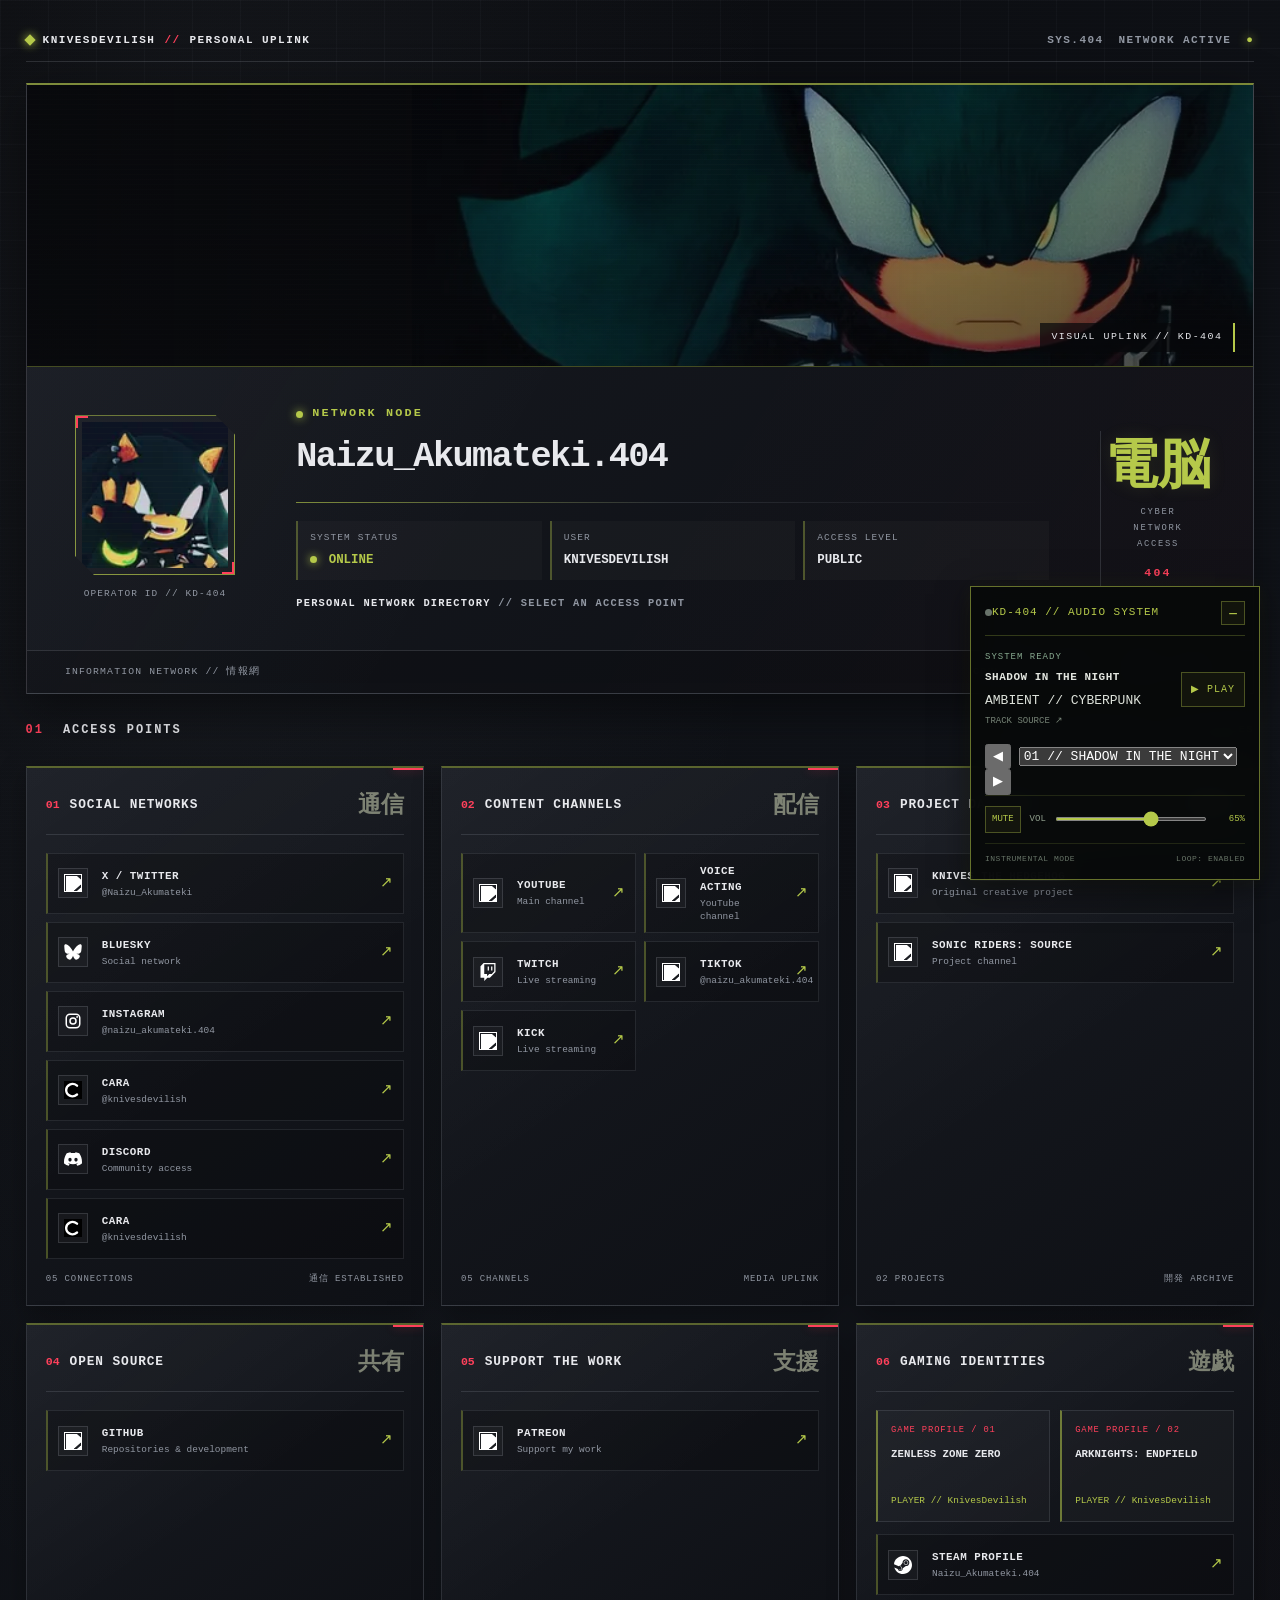
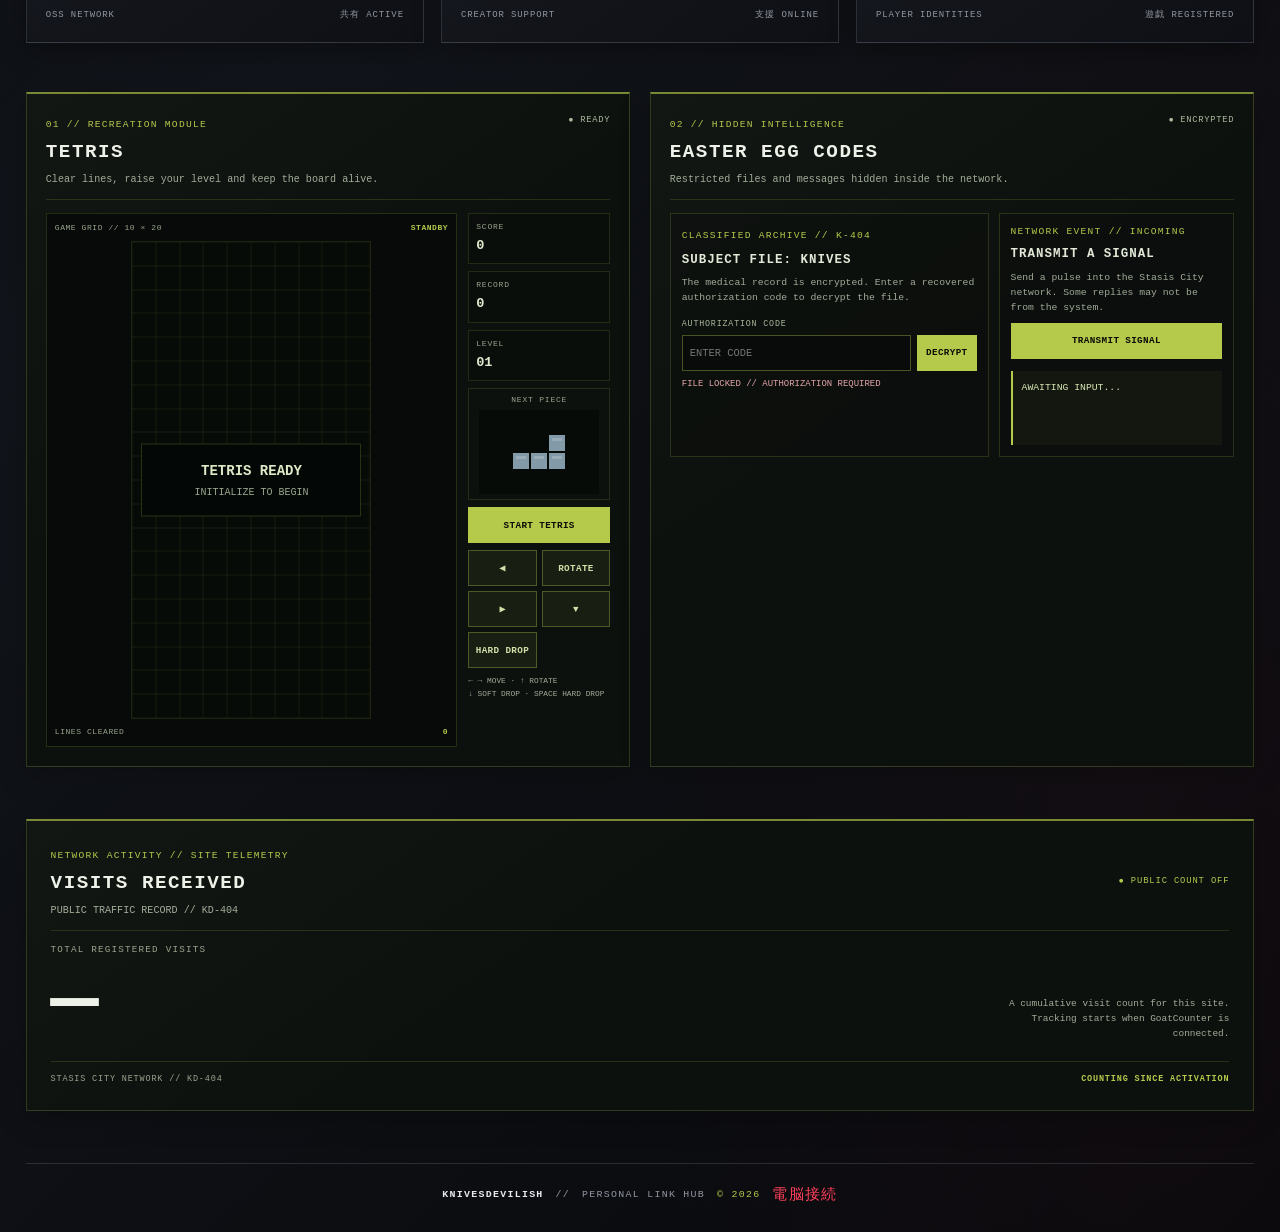
==== index.html @ 45ae3f85 "Tune banner scanner speed and irregular timing" ====
<!DOCTYPE html>
<html lang="en" class="theme-dark">

<head>
    <meta charset="UTF-8">
    <meta name="viewport" content="width=device-width, initial-scale=1">

    <title>奈依茲・悪魔的 | (Naizu Akumateki) — Official Website</title>

    <meta name="description" content="Naizu Akumateki.">
    <meta name="author" content="KnivesDevilish">
    <meta name="robots" content="index, follow, max-image-preview:large">
    <meta name="theme-color" content="#08090C">

    <link rel="canonical" href="https://knivesdevilish.github.io/">
    <link rel="preload" as="image" href="images/profile-banner-900.webp" imagesrcset="images/profile-banner-720.webp 720w, images/profile-banner-900.webp 900w" imagesizes="(max-width: 720px) 100vw, 900px" fetchpriority="high">

    <!-- OPEN GRAPH -->
    <meta property="og:locale" content="en_US">
    <meta property="og:type" content="website">
    <meta property="og:site_name" content="KnivesDevilish">
    <meta property="og:title" content="奈依茲・悪魔的 | (Naizu Akumateki) — Official Website">
    <meta property="og:description" content="Naizu Akumateki.">
    <meta property="og:url" content="https://knivesdevilish.github.io/">
    <meta property="og:image" content="https://knivesdevilish.github.io/images/og-preview.jpg?v=3">
    <meta property="og:image:secure_url" content="https://knivesdevilish.github.io/images/og-preview.jpg?v=3">
    <meta property="og:image:type" content="image/jpeg">
    <meta property="og:image:width" content="1200">
    <meta property="og:image:height" content="630">
    <meta property="og:image:alt" content="KnivesDevilish cyberpunk personal link hub preview">

    <!-- X / TWITTER CARD -->
    <meta name="twitter:card" content="summary_large_image">
    <meta name="twitter:site" content="@Naizu_Akumateki">
    <meta name="twitter:title" content="奈依茲・悪魔的 | (Naizu Akumateki) — Official Website">
    <meta name="twitter:description" content="Naizu Akumateki.">
    <meta name="twitter:image" content="https://knivesdevilish.github.io/images/og-preview.jpg?v=3">
    <meta name="twitter:image:alt" content="KnivesDevilish cyberpunk personal link hub preview">

    <!-- STRUCTURED DATA -->
    <script type="application/ld+json">
{
    "@context": "https://schema.org",
    "@graph": [
        {
            "@type": "WebSite",
            "name": "KnivesDevilish",
            "url": "https://knivesdevilish.github.io/",
            "description": "Naizu Akumateki.",
            "inLanguage": "en"
        },
        {
            "@type": "Person",
            "name": "KnivesDevilish",
            "url": "https://knivesdevilish.github.io/",
            "image": "https://knivesdevilish.github.io/images/avatar.webp",
            "sameAs": [
                "https://x.com/Naizu_Akumateki",
                "https://www.instagram.com/naizu_akumateki.404/",
                "https://www.tiktok.com/@naizu_akumateki.404",
                "https://cara.app/knivesdevilish",
                "https://bsky.app/profile/knivesdevilish.bsky.social",
                "https://www.youtube.com/@Naizu_Akumateki.404",
                "https://www.youtube.com/@Naizu_Seiy%C5%AB",
                "https://www.twitch.tv/knivesdevilish",
                "https://kick.com/knivesdevilish",
                "https://github.com/KnivesDevilish",
                "https://www.patreon.com/cw/KnivesDevilish",
                "https://steamcommunity.com/id/Naizu_Akumateki/"
            ]
        }
    ]
}
    </script>

    <link rel="icon" type="image/x-icon" href="images/favicon.ico">

    <style id="site-styles">
*,*::before,*::after{box-sizing:border-box}body,h1,h2,h3,h4,p,figure,blockquote,dl,dd{margin:0}ul,ol{list-style:none;margin:0;padding:0}html:focus-within{scroll-behavior:smooth}body{min-height:100vh;text-rendering:optimizeSpeed;-webkit-font-smoothing:antialiased;-moz-osx-font-smoothing:grayscale}img,picture{max-width:100%;display:block}input,button,textarea,select{font:inherit}@media (prefers-reduced-motion:reduce){html:focus-within{scroll-behavior:auto}*,*::before,*::after{animation-duration:0.01ms !important;animation-iteration-count:1 !important;transition-duration:0.01ms !important;scroll-behavior:auto !important}}:focus:not(:focus-visible){outline:none}:focus-visible{outline:2px solid #2457F5;outline-offset:2px}a{-webkit-touch-callout:none}:root{color-scheme:dark;--bg:#080900;--panel:#101208;--panel-hover:#181b0c;--acid:#E3F500;--acid-soft:#C9DA00;--red:#FF304F;--white:#F4F5E8;--muted:#A2A58C;--line:rgba(227,245,0,0.22)}html{min-height:100%;scroll-behavior:smooth}body{position:relative;isolation:isolate;min-height:100vh;margin:0;padding:0;background:radial-gradient(ellipse at 15% 10%,rgba(227,245,0,0.08),transparent 35%),radial-gradient(ellipse at 90% 85%,rgba(255,48,79,0.055),transparent 32%),var(--bg);color:var(--white);font-family:"Liberation Mono","Noto Sans Mono","Courier New",monospace;line-height:1.5}body::before{content:"";position:fixed;inset:0;z-index:0;pointer-events:none;background-image:linear-gradient(rgba(227,245,0,0.055) 1px,transparent 1px),linear-gradient(90deg,rgba(227,245,0,0.055) 1px,transparent 1px);background-size:48px 48px;mask-image:linear-gradient(to bottom,black,transparent 95%)}body::after{content:"";position:fixed;inset:0;z-index:0;pointer-events:none;background:repeating-linear-gradient( to bottom,transparent 0,transparent 3px,rgba(227,245,0,0.035) 4px )}.site-shell{position:relative;z-index:1;width:min(calc(100% - clamp(24px,4vw,88px)),1760px);min-height:100vh;margin:0 auto;padding:clamp(16px,2.5vw,36px) 0 20px;display:flex;flex-direction:column;gap:clamp(15px,1.7vw,25px);box-sizing:border-box}.topbar{display:flex;justify-content:space-between;align-items:center;flex-wrap:wrap;gap:12px;padding:0 0 12px;border-bottom:1px solid var(--line);color:var(--muted);font-size:0.69rem;font-weight:700;letter-spacing:0.13em}.topbar-brand{display:flex;align-items:center;gap:9px;color:var(--white)}.brand-mark{width:8px;height:8px;background:var(--acid);box-shadow:0 0 10px var(--acid);transform:rotate(45deg)}.separator{color:var(--red)}.topbar-meta{display:flex;align-items:center;gap:15px}.topbar-indicator{color:var(--acid);text-shadow:0 0 10px var(--acid)}.hero-panel{position:relative;overflow:hidden;padding:clamp(22px,3vw,46px);background:linear-gradient(115deg,rgba(227,245,0,0.055),transparent 43%),linear-gradient(300deg,rgba(255,48,79,0.035),transparent 38%),rgba(13,15,7,0.96);border:1px solid rgba(227,245,0,0.3);border-top:2px solid var(--acid);box-shadow:0 10px 45px rgba(0,0,0,0.35),inset 0 0 45px rgba(227,245,0,0.025)}.hero-panel::before{content:"404";position:absolute;right:12%;top:-55px;color:rgba(227,245,0,0.035);font-size:clamp(9rem,22vw,20rem);font-weight:900;line-height:1;pointer-events:none}.hero-grid{position:relative;z-index:1;display:grid;grid-template-columns:180px minmax(0,1fr) 115px;align-items:center;gap:clamp(22px,4vw,65px)}.avatar-column{display:flex;flex-direction:column;align-items:center;gap:12px}.avatar-frame{position:relative;width:160px;aspect-ratio:1;padding:6px;background:rgba(227,245,0,0.08);border:1px solid var(--acid);clip-path:polygon( 0 0,88% 0,100% 12%,100% 100%,12% 100%,0 88% );box-shadow:0 0 24px rgba(227,245,0,0.12)}.avatar-frame img{display:block;width:100%;height:100%;object-fit:cover;object-position:center;filter:saturate(0.88) contrast(1.06)}.avatar-scan{position:absolute;inset:6px;pointer-events:none;background:repeating-linear-gradient( to bottom,transparent 0,transparent 5px,rgba(227,245,0,0.12) 6px );opacity:0.45}.corner{position:absolute;z-index:2;width:12px;height:12px;border-color:var(--red);border-style:solid}.corner-tl{top:0;left:0;border-width:2px 0 0 2px}.corner-tr{top:0;right:0;border-width:2px 2px 0 0}.corner-bl{bottom:0;left:0;border-width:0 0 2px 2px}.corner-br{bottom:0;right:0;border-width:0 2px 2px 0}.avatar-caption{color:var(--muted);font-size:0.59rem;letter-spacing:0.12em}.hero-info{min-width:0}.network-label{display:flex;align-items:center;gap:9px;color:var(--acid);font-size:0.74rem;font-weight:800;letter-spacing:0.18em}.signal-dot{width:7px;height:7px;background:var(--acid);border-radius:50%;box-shadow:0 0 10px var(--acid);animation:signal-pulse 2.4s ease-in-out infinite}.network-name{margin-top:8px;color:var(--white);font-size:clamp(1.2rem,3vw,2.2rem);font-weight:800;letter-spacing:-0.045em;overflow-wrap:anywhere}.hero-divider{width:100%;height:1px;margin:18px 0;background:linear-gradient( 90deg,var(--acid),rgba(227,245,0,0.08),transparent )}.system-grid{display:grid;grid-template-columns:repeat(3,minmax(0,1fr));gap:8px}.system-cell{display:flex;flex-direction:column;gap:6px;min-width:0;padding:10px 12px;background:rgba(227,245,0,0.035);border-left:2px solid rgba(227,245,0,0.5)}.system-cell>span{color:var(--muted);font-size:0.59rem;letter-spacing:0.12em}.system-cell strong{color:var(--white);font-size:clamp(0.66rem,1vw,0.78rem);overflow-wrap:anywhere}.system-cell .online-text{color:var(--acid)}.status-dot{display:inline-block;width:7px;height:7px;margin-right:4px;background:var(--acid);border-radius:50%;box-shadow:0 0 9px var(--acid);animation:signal-pulse 2s ease-in-out infinite}.hero-message{margin-top:16px;color:var(--white);font-size:0.65rem;font-weight:700;letter-spacing:0.12em}.hero-message span{color:var(--muted)}.hero-aside{display:flex;flex-direction:column;align-items:center;justify-content:center;gap:12px;min-height:155px;border-left:1px solid var(--line)}.hero-kanji{color:var(--acid);font-family:"Noto Sans CJK JP","Yu Gothic",sans-serif;font-size:3.3rem;font-weight:900;line-height:1.1;text-shadow:0 0 20px rgba(227,245,0,0.25)}.hero-aside-text{color:var(--muted);font-size:0.55rem;line-height:1.8;letter-spacing:0.2em;text-align:center}.hero-number{color:var(--red);font-size:0.72rem;font-weight:900;letter-spacing:0.2em}.hero-bottom{position:relative;z-index:1;display:flex;justify-content:space-between;flex-wrap:wrap;gap:10px;margin-top:25px;padding-top:14px;border-top:1px solid var(--line);color:var(--muted);font-size:0.61rem;letter-spacing:0.12em}.hero-bottom b{color:var(--acid);margin:0 5px}.directory-heading{display:flex;justify-content:space-between;align-items:center;gap:12px;padding:5px 0;color:var(--white);font-size:0.75rem;font-weight:800;letter-spacing:0.16em}.directory-index{display:inline-block;margin-right:10px;color:var(--red)}.directory-description{color:var(--muted);font-size:0.62rem;font-weight:400}.dashboard-grid{display:grid;grid-template-columns:repeat(3,minmax(0,1fr));align-items:stretch;gap:clamp(12px,1.3vw,20px)}.dashboard-panel{position:relative;overflow:hidden;display:flex;flex-direction:column;min-width:0;min-height:245px;padding:clamp(15px,1.5vw,23px);background:linear-gradient(140deg,rgba(227,245,0,0.035),transparent 42%),rgba(15,17,8,0.96);border:1px solid rgba(227,245,0,0.2);border-top:2px solid rgba(227,245,0,0.65);box-shadow:0 8px 25px rgba(0,0,0,0.25);transition:transform 180ms ease,border-color 180ms ease,box-shadow 180ms ease}.dashboard-panel::after{content:"";position:absolute;top:0;right:0;width:30px;height:2px;background:var(--red);box-shadow:0 0 10px rgba(255,48,79,0.4)}.dashboard-panel:hover{transform:translateY(-3px);border-color:rgba(227,245,0,0.48);box-shadow:0 10px 30px rgba(0,0,0,0.4),0 0 20px rgba(227,245,0,0.055)}.panel-head{display:flex;justify-content:space-between;align-items:center;gap:10px;min-height:40px;margin-bottom:18px;padding-bottom:12px;border-bottom:1px solid var(--line)}.panel-head>div{display:flex;align-items:center;gap:10px;min-width:0}.panel-index{color:var(--red);font-size:0.72rem;font-weight:900}.panel-head h2{margin:0;color:var(--white);font-size:clamp(0.75rem,1vw,0.9rem);font-weight:800;letter-spacing:0.07em}.panel-kanji{color:var(--acid);font-family:"Noto Sans CJK JP","Yu Gothic",sans-serif;font-size:1.45rem;font-weight:900;opacity:0.8}.panel-links{display:flex;flex-direction:column;gap:8px}.panel-links-grid{display:grid;grid-template-columns:repeat(2,minmax(0,1fr))}.access-link{position:relative;display:grid;grid-template-columns:34px minmax(0,1fr) 14px;align-items:center;gap:10px;min-width:0;min-height:61px;padding:9px 10px;color:var(--white);text-decoration:none;background:rgba(227,245,0,0.025);border:1px solid rgba(227,245,0,0.12);border-left:2px solid rgba(227,245,0,0.35);transition:background 160ms ease,border-color 160ms ease,transform 160ms ease}.access-link:hover{transform:translateX(3px);color:var(--white);background:rgba(227,245,0,0.085);border-color:rgba(227,245,0,0.55);border-left-color:var(--acid)}.link-icon{display:grid;place-items:center;width:30px;height:30px;background:rgba(227,245,0,0.08);border:1px solid rgba(227,245,0,0.16)}.link-icon img{width:18px;height:18px;object-fit:contain;filter:grayscale(1) brightness(0) invert(1)}.access-link:hover .link-icon img{filter:none}.link-copy{display:flex;flex-direction:column;gap:3px;min-width:0}.link-copy strong{color:var(--white);font-size:0.68rem;font-weight:800;letter-spacing:0.045em;overflow-wrap:anywhere}.link-copy small{color:var(--muted);font-size:0.59rem;line-height:1.3}.link-arrow{color:var(--acid);font-size:0.95rem;text-align:right}.panel-foot{display:flex;justify-content:space-between;flex-wrap:wrap;gap:8px;margin-top:auto;padding-top:14px;color:var(--muted);font-size:0.56rem;letter-spacing:0.1em}.player-grid{display:grid;grid-template-columns:repeat(2,minmax(0,1fr));gap:10px}.player-card{display:flex;flex-direction:column;gap:9px;min-width:0;min-height:112px;padding:13px;background:rgba(227,245,0,0.035);border:1px solid rgba(227,245,0,0.16);border-left:2px solid var(--acid)}.player-label{color:var(--red);font-size:0.55rem;letter-spacing:0.1em}.player-card strong{color:var(--white);font-size:0.67rem;line-height:1.5}.player-id{margin-top:auto;color:var(--acid);font-size:0.59rem;overflow-wrap:anywhere}.site-footer{display:flex;justify-content:center;align-items:center;flex-wrap:wrap;gap:12px;margin-top:auto;padding:20px 0 5px;border-top:1px solid var(--line);color:var(--muted);font-size:0.62rem;letter-spacing:0.13em}.footer-brand{color:var(--white);font-weight:900}.footer-copy{color:var(--acid)}.footer-kanji{color:var(--red);font-size:0.95rem}@keyframes signal-pulse{0%,100%{opacity:1}50%{opacity:0.55}}a:focus-visible{outline:2px solid var(--acid);outline-offset:3px}@media (max-width:1120px){.dashboard-grid{grid-template-columns:repeat(2,minmax(0,1fr))}.hero-grid{grid-template-columns:155px minmax(0,1fr) 90px;gap:24px}.avatar-frame{width:140px}}@media (max-width:720px){.site-shell{width:calc(100% - 24px);padding-top:14px}.dashboard-grid{grid-template-columns:1fr;gap:12px}.hero-grid{grid-template-columns:120px minmax(0,1fr);gap:18px}.avatar-frame{width:115px}.hero-aside{display:none}.hero-bottom{flex-direction:column}.dashboard-panel{min-height:0}.panel-content .panel-links-grid,.panel-links-grid{grid-template-columns:repeat(2,minmax(0,1fr))}.directory-description{font-size:0.55rem;text-align:right}}@media (max-width:470px){.topbar{font-size:0.57rem;letter-spacing:0.07em}.topbar-meta{gap:8px;font-size:0.54rem}.hero-panel{padding:17px}.hero-grid{grid-template-columns:1fr;gap:22px}.avatar-frame{width:130px}.hero-info{width:100%}.network-name{font-size:1.35rem}.system-grid{grid-template-columns:1fr}.system-cell{flex-direction:row;justify-content:space-between;align-items:center}.directory-heading{align-items:flex-start;font-size:0.65rem}.panel-links-grid,.player-grid{grid-template-columns:1fr}.site-footer{font-size:0.55rem;gap:8px}}@media (prefers-reduced-motion:reduce){*,*::before,*::after{scroll-behavior:auto !important;animation-duration:0.01ms !important;animation-iteration-count:1 !important;transition-duration:0.01ms !important}.dashboard-panel:hover,.access-link:hover{transform:none}}:root{--bg:#08090C;--panel:#11141A;--panel-hover:#1A1D24;--acid:#B5C94A;--acid-soft:#87964A;--red:#FF405B;--white:#E8E9ED;--muted:#9197A2;--line:rgba(190,198,180,0.16)}body{background:radial-gradient( ellipse at 15% 10%,rgba(130,140,155,0.09),transparent 38% ),radial-gradient( ellipse at 90% 85%,rgba(255,64,91,0.035),transparent 35% ),linear-gradient( 135deg,#08090C,#11141A 48%,#08090C )}body::before{background-image:linear-gradient( rgba(180,188,200,0.035) 1px,transparent 1px ),linear-gradient( 90deg,rgba(180,188,200,0.035) 1px,transparent 1px )}body::after{background:repeating-linear-gradient( to bottom,transparent 0,transparent 3px,rgba(180,188,200,0.025) 4px )}.topbar{border-bottom-color:rgba(180,188,200,0.18)}.hero-panel{background:linear-gradient( 120deg,rgba(180,188,200,0.055),transparent 45% ),linear-gradient( 300deg,rgba(255,64,91,0.025),transparent 45% ),linear-gradient( 145deg,#181B22,#0D0F14 );border-color:rgba(180,188,200,0.22);border-top-color:rgba(181,201,74,0.65);box-shadow:0 15px 45px rgba(0,0,0,0.45),inset 0 0 45px rgba(255,255,255,0.012)}.hero-panel::before{color:rgba(180,188,200,0.035)}.avatar-frame{background:rgba(255,255,255,0.025);border-color:rgba(181,201,74,0.7);box-shadow:0 0 24px rgba(181,201,74,0.07)}.avatar-scan{background:repeating-linear-gradient( to bottom,transparent 0,transparent 5px,rgba(181,201,74,0.09) 6px )}.network-label{color:var(--acid)}.hero-divider{background:linear-gradient( 90deg,rgba(181,201,74,0.65),rgba(180,188,200,0.15),transparent )}.system-cell{background:rgba(255,255,255,0.025);border-left-color:rgba(181,201,74,0.35)}.hero-aside{border-left-color:rgba(180,188,200,0.18)}.hero-kanji{color:var(--acid);text-shadow:0 0 18px rgba(181,201,74,0.12)}.hero-bottom{border-top-color:rgba(180,188,200,0.18)}.dashboard-panel{background:linear-gradient( 145deg,rgba(255,255,255,0.035),transparent 55% ),linear-gradient( 145deg,#181B22,#0E1015 );border-color:rgba(180,188,200,0.18);border-top-color:rgba(181,201,74,0.45);box-shadow:0 8px 25px rgba(0,0,0,0.35)}.dashboard-panel:hover{border-color:rgba(181,201,74,0.35);box-shadow:0 10px 30px rgba(0,0,0,0.45),0 0 15px rgba(181,201,74,0.035)}.panel-head{border-bottom-color:rgba(180,188,200,0.16)}.panel-index{color:var(--red)}.panel-kanji{color:#B4BAA0;opacity:0.65}.access-link{background:rgba(0,0,0,0.22);border-color:rgba(180,188,200,0.13);border-left-color:rgba(181,201,74,0.35)}.access-link:hover{background:rgba(255,255,255,0.055);border-color:rgba(180,188,200,0.3);border-left-color:var(--acid)}.link-icon{background:rgba(255,255,255,0.035);border-color:rgba(180,188,200,0.18)}.link-arrow{color:var(--acid)}.player-card{background:rgba(255,255,255,0.025);border-color:rgba(180,188,200,0.15);border-left-color:rgba(181,201,74,0.55)}.site-footer{border-top-color:rgba(180,188,200,0.18)}.corner{border-color:var(--red)}.signal-dot,.status-dot{background:var(--acid)}.access-link:focus-visible{outline:2px solid var(--acid);outline-offset:3px}.screen-rail{position:fixed;top:50%;z-index:2;display:flex;flex-direction:column;align-items:center;gap:18px;transform:translateY(-50%);pointer-events:none;color:var(--muted);opacity:0.65}.screen-rail-left{left:13px}.screen-rail-right{right:13px}.rail-kanji{writing-mode:vertical-rl;color:var(--acid);font-family:"Noto Sans CJK JP",sans-serif;font-size:1.6rem;font-weight:900;text-shadow:0 0 12px rgba(181,201,74,0.2)}.screen-rail-right .rail-kanji{color:var(--red)}.rail-line{width:1px;height:125px;background:linear-gradient( to bottom,transparent,var(--acid),transparent )}.screen-rail-right .rail-line{background:linear-gradient( to bottom,transparent,var(--red),transparent )}.rail-label{writing-mode:vertical-rl;font-size:0.55rem;letter-spacing:0.2em}@media (max-width:1300px){.screen-rail{display:none}}.avatar-scan{overflow:hidden}.avatar-scan::after{content:"";position:absolute;top:-40%;left:0;width:100%;height:25%;background:linear-gradient( to bottom,transparent,rgba(181,201,74,0.28),rgba(255,255,255,0.12),transparent );animation:avatar-sweep 5s linear infinite}@keyframes avatar-sweep{from{transform:translateY(0)}to{transform:translateY(560%)}}@media (prefers-reduced-motion:reduce){.avatar-scan::after{animation:none}}.hero-panel{padding:0;overflow:hidden}.hero-panel::before{display:none}.cover-banner{position:relative;width:100%;height:clamp(150px,22vw,290px);overflow:hidden;background-image:linear-gradient( 90deg,rgba(8,9,12,0.62),rgba(8,9,12,0.12) 50%,rgba(8,9,12,0.48) ),linear-gradient( to bottom,rgba(8,9,12,0.08),rgba(8,9,12,0.45) ),url("../images/profile-banner.webp");background-position:center;background-size:cover;border-bottom:1px solid rgba(181,201,74,0.35)}.cover-banner::before{content:"";position:absolute;inset:0;background:repeating-linear-gradient( to bottom,transparent 0,transparent 4px,rgba(255,255,255,0.035) 5px );pointer-events:none}.cover-banner::after{content:"VISUAL UPLINK // KD-404";position:absolute;right:18px;bottom:14px;padding:7px 11px;color:#E8E9ED;background:rgba(8,9,12,0.72);border-right:2px solid var(--acid);font-family:monospace;font-size:0.62rem;letter-spacing:0.15em}.hero-grid{padding:clamp(22px,3vw,46px)}.hero-bottom{margin:0;padding:14px clamp(22px,3vw,46px);background:rgba(0,0,0,0.18)}.steam-access{margin-top:12px}@media (max-width:720px){.cover-banner{height:145px}.hero-grid{padding:22px}.hero-bottom{padding:13px 22px}}@media (max-width:470px){.cover-banner{height:125px}.cover-banner::after{font-size:0.5rem;right:9px;bottom:9px}}.cover-banner{width:100%;height:auto !important;aspect-ratio:3 / 1;background-size:contain !important;background-position:center;background-repeat:no-repeat;background-color:#08090C}@media (max-width:720px){.cover-banner{height:auto !important;aspect-ratio:3 / 1}}.cover-banner{height:clamp(150px,22vw,290px) !important;aspect-ratio:auto !important;background-size:100% 100%,100% 100%,contain !important;background-position:center,center,center;background-repeat:no-repeat,no-repeat,no-repeat;background-color:#08090C}@media (max-width:720px){.cover-banner{height:145px !important;aspect-ratio:auto !important}}@media (max-width:470px){.cover-banner{height:125px !important}}.cover-banner{background-position:center,center,right center !important}.dashboard-card{position:relative;overflow:hidden;transition:transform 0.25s ease,border-color 0.25s ease,box-shadow 0.25s ease,background-color 0.25s ease}.dashboard-card::after{content:"";position:absolute;top:0;left:-100%;width:55%;height:1px;background:linear-gradient( 90deg,transparent,#B5C94A,transparent );opacity:0;pointer-events:none}.dashboard-card:hover{transform:translateY(-4px);border-color:rgba(181,201,74,0.65);box-shadow:0 8px 28px rgba(0,0,0,0.35),0 0 14px rgba(181,201,74,0.08)}.dashboard-card:hover::after{opacity:1;animation:card-scan 1.1s ease-in-out}@keyframes card-scan{from{left:-55%}to{left:110%}}.dashboard-card a{transition:color 0.2s ease,border-color 0.2s ease,background-color 0.2s ease,transform 0.2s ease}.dashboard-card a:hover{color:#B5C94A;transform:translateX(3px)}.dashboard-card a:focus-visible{outline:2px solid #B5C94A;outline-offset:4px}@media (prefers-reduced-motion:reduce){.dashboard-card,.dashboard-card a{transition:none}.dashboard-card:hover{transform:none}.dashboard-card:hover::after{animation:none}}.link-icon img{filter:grayscale(1) brightness(0) invert(1) !important;transition:filter 0.2s ease}.access-link:hover .link-icon img,.access-link:focus-visible .link-icon img{filter:none !important}html,body{overflow-x:clip}img{max-width:100%}@media (max-width:720px){.site-shell{width:calc(100% - 20px);gap:16px}.topbar{align-items:flex-start;gap:10px;line-height:1.5}.topbar-brand{flex-wrap:wrap;row-gap:4px}.topbar-meta{flex-wrap:wrap;gap:7px 10px;justify-content:flex-end}.hero-grid{grid-template-columns:104px minmax(0,1fr);align-items:center;gap:16px;padding:18px}.avatar-frame{width:104px}.avatar-caption{font-size:0.52rem;text-align:center}.network-name{font-size:clamp(1.1rem,4vw,1.7rem);overflow-wrap:anywhere}.system-grid{gap:7px}.system-cell{padding:9px;min-width:0}.hero-message{line-height:1.6;overflow-wrap:anywhere}.hero-bottom{gap:8px;line-height:1.6}.dashboard-grid{grid-template-columns:1fr;gap:12px}.dashboard-panel{min-width:0;min-height:0;padding:16px}.panel-head{margin-bottom:14px}.access-link{min-height:62px;grid-template-columns:34px minmax(0,1fr) 14px}.link-copy{min-width:0}.link-copy strong,.link-copy small{overflow-wrap:anywhere}.site-footer{text-align:center;line-height:1.7}}@media (max-width:520px){.topbar{flex-direction:column;align-items:flex-start}.topbar-meta{justify-content:flex-start}.hero-grid{grid-template-columns:1fr;gap:18px;padding:18px}.avatar-column{width:100%;align-items:center}.avatar-frame{width:130px}.hero-info{width:100%}.network-name{font-size:1.3rem}.system-grid{grid-template-columns:1fr}.system-cell{flex-direction:row;justify-content:space-between;align-items:center;gap:10px}.system-cell strong{text-align:right;overflow-wrap:anywhere}.directory-heading{flex-direction:column;align-items:flex-start;gap:5px}.directory-description{text-align:left}.panel-links-grid,.player-grid{grid-template-columns:1fr}.dashboard-panel{padding:15px}.site-footer{gap:7px;padding-top:16px}}@media (max-width:360px){.site-shell{width:calc(100% - 16px)}.hero-grid{padding:14px}.network-name{font-size:1.15rem}.dashboard-panel{padding:12px}.access-link{gap:7px;padding:8px}}@media (hover:none) and (pointer:coarse){.dashboard-panel:hover,.access-link:hover{transform:none}.access-link:active{background:rgba(181,201,74,0.1);border-color:rgba(181,201,74,0.5)}.access-link:active .link-icon img{filter:none !important}}@media (hover:hover) and (pointer:fine){.dashboard-panel{transition:transform 0.25s ease,border-color 0.25s ease,box-shadow 0.25s ease}.dashboard-panel:hover{transform:translateY(-3px)}}#kd-matrix-rain{position:fixed;inset:0;z-index:0;display:block;width:100%;height:100%;opacity:0.62;pointer-events:none;user-select:none}.site-shell{position:relative;z-index:1}@media (prefers-reduced-motion:reduce){#kd-matrix-rain{display:none}}#kd-audio-player{position:fixed;right:20px;bottom:20px;z-index:9999;width:290px;padding:14px;color:#DDE2DA;background:rgba(8,10,10,0.96);border:1px solid rgba(181,201,74,0.55);box-shadow:0 8px 30px rgba(0,0,0,0.5),0 0 18px rgba(181,201,74,0.07);font-family:monospace;backdrop-filter:blur(12px);-webkit-backdrop-filter:blur(12px)}.kd-audio-header,.kd-audio-heading,.kd-audio-track,.kd-audio-controls,.kd-audio-footer{display:flex;align-items:center;justify-content:space-between}.kd-audio-header{padding-bottom:10px;border-bottom:1px solid rgba(181,201,74,0.25);font-size:11px;letter-spacing:1px;color:#B5C94A}.kd-audio-indicator{width:7px;height:7px;border-radius:50%;background:#68736A}#kd-audio-player.is-playing .kd-audio-indicator{background:#B5C94A;box-shadow:0 0 9px #B5C94A}.kd-audio-minimize,.kd-audio-play,.kd-audio-mute{cursor:pointer;color:#B5C94A;background:rgba(181,201,74,0.06);border:1px solid rgba(181,201,74,0.35);font-family:monospace;transition:background 0.2s ease,color 0.2s ease}.kd-audio-minimize{width:24px;height:24px;font-size:16px}.kd-audio-play{padding:9px;font-size:10px;letter-spacing:1px}.kd-audio-mute{padding:6px;font-size:9px}.kd-audio-play:hover,.kd-audio-mute:hover,.kd-audio-minimize:hover{color:#08090C;background:#B5C94A}.kd-audio-track{gap:8px;padding:15px 0}.kd-audio-track-info{display:flex;flex-direction:column;gap:5px;min-width:0}.kd-audio-status{color:#86A88F;font-size:9px;letter-spacing:1px}.kd-audio-track-info strong{color:#E2E5DF;font-size:11px;letter-spacing:0.5px}.kd-audio-track-info a{color:#778477;font-size:9px;text-decoration:none}.kd-audio-track-info a:hover{color:#B5C94A}.kd-audio-controls{gap:9px;padding:10px 0;border-top:1px solid rgba(181,201,74,0.15)}.kd-audio-volume{display:flex;align-items:center;gap:7px;flex:1;color:#91A08E;font-size:9px}.kd-audio-volume input{width:100%;min-width:0;height:4px;accent-color:#B5C94A;cursor:pointer}.kd-audio-volume-value{min-width:27px;color:#B5C94A;font-size:9px;text-align:right}.kd-audio-footer{padding-top:9px;border-top:1px solid rgba(181,201,74,0.15);color:#677467;font-size:8px;letter-spacing:0.5px}#kd-audio-player.is-minimized .kd-audio-content{display:none}#kd-audio-player.is-minimized{width:230px}@media (max-width:520px){#kd-audio-player{right:12px;bottom:12px;width:min(290px,calc(100vw - 24px))}#kd-audio-player.is-minimized{width:230px}}@media (prefers-reduced-motion:reduce){#kd-audio-player *{transition:none !important}}.kd-mini-apps{width:min(100%,1400px);margin:28px auto 30px;display:grid;grid-template-columns:repeat(2,minmax(0,1fr));align-items:stretch;gap:clamp(12px,1.5vw,20px);color:#e4e8df;font-family:monospace}.kd-mini-card{min-width:0;padding:clamp(13px,1.5vw,20px);border:1px solid rgba(181,201,74,.22);border-top:2px solid rgba(181,201,74,.65);background:linear-gradient(145deg,rgba(255,255,255,.025),transparent 45%),#0d110e;box-shadow:0 8px 28px rgba(0,0,0,.22)}.kd-mini-head{display:flex;justify-content:space-between;align-items:flex-start;gap:12px;padding-bottom:12px;margin-bottom:13px;border-bottom:1px solid rgba(181,201,74,.17)}.kd-mini-head small,.kd-eggs-terminal>small,.kd-eggs-transmit>small{color:#b5c94a;font-size:.6rem;letter-spacing:.13em}.kd-mini-head h2{margin:5px 0;color:#eef1e8;font-size:clamp(1rem,1.5vw,1.3rem);letter-spacing:.08em}.kd-mini-head p{margin:0;color:#a2ad99;font-size:.63rem;line-height:1.5}.kd-mini-status{flex:0 0 auto;color:#a8b89b;font-size:.55rem;letter-spacing:.08em}.kd-tetris-layout{display:grid;grid-template-columns:minmax(0,1fr) 142px;align-items:start;gap:11px}.kd-tetris-stage{display:flex;flex-direction:column;align-items:center;gap:7px;min-width:0;padding:8px;border:1px solid rgba(181,201,74,.18);background:#070a08}.kd-mini-label{display:flex;justify-content:space-between;flex-wrap:wrap;gap:5px;width:100%;color:#9aa58e;font-size:.5rem;letter-spacing:.07em;line-height:1.5}.kd-mini-label b{color:#b5c94a}.kd-tetris-stage canvas{display:block;width:min(100%,240px);height:auto;border:1px solid rgba(181,201,74,.12);background:#070b08;image-rendering:pixelated;touch-action:manipulation;outline:none}.kd-tetris-stage canvas:focus-visible{outline:2px solid #b5c94a;outline-offset:2px}.kd-tetris-info{display:flex;flex-direction:column;gap:7px;min-width:0}.kd-mini-stat{display:grid;gap:3px;padding:7px;border:1px solid rgba(181,201,74,.15);background:rgba(0,0,0,.2)}.kd-mini-stat small,.kd-mini-next>small{color:#9aa58e;font-size:.5rem;letter-spacing:.1em}.kd-mini-stat strong{color:#e1e9ce;font-size:.85rem;overflow-wrap:anywhere}.kd-mini-next{display:grid;justify-items:center;gap:4px;padding:5px;border:1px solid rgba(181,201,74,.15)}.kd-mini-next canvas{display:block;width:100%;max-width:120px;height:auto;image-rendering:pixelated}.kd-mini-apps button{min-height:36px;padding:7px 8px;color:#d3dfa9;background:rgba(181,201,74,.07);border:1px solid rgba(181,201,74,.34);font:600 .58rem monospace;letter-spacing:.04em;cursor:pointer;touch-action:manipulation}.kd-mini-apps button:hover,.kd-mini-apps button:focus-visible{color:#090c08;background:#b5c94a;border-color:#b5c94a;outline:2px solid #b5c94a;outline-offset:2px}.kd-mini-primary{width:100%;color:#0a0d08!important;background:#b5c94a!important;border-color:#b5c94a!important}.kd-mini-primary:hover,.kd-mini-primary:focus-visible{color:#eef3dd!important;background:#556b32!important}.kd-tetris-controls{display:grid;grid-template-columns:repeat(2,minmax(0,1fr));gap:5px}.kd-tetris-controls button{min-width:0;padding:6px 3px}.kd-mini-help{margin:0;color:#a2ad99;font-size:.49rem;line-height:1.65}.kd-eggs-content{display:grid;grid-template-columns:minmax(0,1.15fr) minmax(0,.85fr);gap:10px}.kd-eggs-terminal,.kd-eggs-transmit{min-width:0;padding:11px;border:1px solid rgba(181,201,74,.19);background:rgba(0,0,0,.17)}.kd-eggs-content h3{margin:6px 0;color:#e3e9d8;font-size:.78rem;letter-spacing:.08em}.kd-eggs-content p{color:#a0ab98;font-size:.61rem;line-height:1.55}.kd-eggs-terminal form{margin:12px 0 7px}.kd-eggs-terminal label{display:block;margin-bottom:5px;color:#aab79b;font-size:.52rem;letter-spacing:.1em}.kd-eggs-input-row{display:flex;flex-wrap:wrap;gap:6px}.kd-eggs-input-row input{flex:1 1 90px;min-width:0;min-height:36px;padding:7px;color:#eef1e6;background:#080b09;border:1px solid rgba(181,201,74,.38);font:.65rem monospace}.kd-eggs-input-row button{width:auto}.kd-eggs-message{min-height:18px;margin:7px 0 0;color:#e3a4aa!important;font-size:.56rem!important}.kd-eggs-message.is-success{color:#c9df82!important}.kd-eggs-file{margin-top:10px;padding:10px;border:1px dashed rgba(181,201,74,.3)}.kd-eggs-file[hidden]{display:none!important}.kd-eggs-file h4{margin:0 0 8px;color:#c9df82;font-size:.55rem;line-height:1.5}.kd-eggs-file dl{display:grid;grid-template-columns:minmax(76px,.65fr) 1.35fr;gap:5px 8px;margin:0;font-size:.53rem;line-height:1.4}.kd-eggs-file dt{color:#a0ad94}.kd-eggs-file dd{margin:0;color:#e4ebdc;overflow-wrap:anywhere}.kd-eggs-kurami{margin:9px 0 0;padding-top:8px;border-top:1px solid rgba(181,201,74,.2);color:#edb7ba!important}.kd-eggs-transmit{display:flex;flex-direction:column;align-items:flex-start}.kd-eggs-transmit .kd-mini-primary{margin:7px 0}.kd-eggs-output{width:100%;min-height:74px;margin:5px 0 0;padding:9px;border-left:2px solid #b5c94a;background:rgba(181,201,74,.05);color:#d9e7b4!important;overflow-wrap:anywhere}@media(max-width:980px){.kd-mini-apps{grid-template-columns:1fr}.kd-tetris-layout{grid-template-columns:minmax(0,1fr) 160px}.kd-eggs-content{grid-template-columns:minmax(0,1.15fr) minmax(0,.85fr)}}@media(max-width:560px){.kd-mini-apps{margin-top:20px}.kd-tetris-layout{grid-template-columns:minmax(0,1fr) 124px;gap:8px}.kd-eggs-content{grid-template-columns:1fr}.kd-mini-card{padding:12px}.kd-eggs-file dl{grid-template-columns:minmax(85px,.6fr) 1.4fr}}@media(max-width:380px){.kd-tetris-layout{grid-template-columns:1fr}.kd-tetris-stage canvas{width:min(100%,240px)}.kd-tetris-info{display:grid;grid-template-columns:repeat(2,minmax(0,1fr))}.kd-mini-next,.kd-mini-primary,.kd-tetris-controls,.kd-mini-help{grid-column:1/-1}}@media(prefers-reduced-motion:reduce){.kd-mini-apps *{transition:none!important;animation:none!important}}
.kd-tetris-board-wrap{position:relative;width:min(100%,240px);line-height:0}.kd-tetris-board-wrap canvas{display:block;width:100%;height:auto}.kd-tetris-overlay{position:absolute;top:50%;left:50%;width:calc(100% - 20px);padding:18px 8px;display:grid;gap:8px;transform:translate(-50%,-50%);background:rgba(3,7,5,.88);border:1px solid rgba(181,201,74,.22);text-align:center;line-height:1.5;pointer-events:none}.kd-tetris-overlay strong{color:#e0e9c7;font:bold 14px monospace}.kd-tetris-overlay span{color:#9aa68f;font:10px monospace}.kd-tetris-overlay[hidden]{display:none!important}
.kd-network-app{width:min(100%,1400px);margin:0 auto 30px;color:#e4e8df;font-family:monospace}
.kd-network-card{padding:clamp(16px,2vw,24px)}
.kd-network-card .kd-mini-head{align-items:center;margin-bottom:0}
.kd-network-status{display:inline-flex;align-items:center;gap:6px;white-space:nowrap;color:#b5c94a;font-size:.55rem;letter-spacing:.1em}
.kd-network-content{display:flex;justify-content:space-between;align-items:flex-end;gap:18px;padding:12px 0 6px}
.kd-network-count-label{display:block;color:#9aa58e;font-size:.58rem;letter-spacing:.13em}
.kd-network-count{display:block;margin-top:4px;color:#eef1e8;font-size:clamp(2.5rem,7vw,5rem);font-weight:900;letter-spacing:-.06em;line-height:1;font-variant-numeric:tabular-nums}
.kd-network-detail{align-self:flex-end;max-width:250px;color:#a2ad99;font-size:.59rem;line-height:1.6;text-align:right}
.kd-network-foot{display:flex;justify-content:space-between;flex-wrap:wrap;gap:8px;margin-top:14px;padding-top:11px;border-top:1px solid rgba(181,201,74,.17);color:#9aa58e;font-size:.53rem;letter-spacing:.1em}
.kd-network-foot strong{color:#b5c94a;font-weight:700}
@media(max-width:560px){.kd-network-app{margin-bottom:20px}.kd-network-content{align-items:flex-start;flex-direction:column;gap:8px}.kd-network-detail{text-align:left;max-width:none}.kd-network-card .kd-mini-head{flex-direction:column}}
/* LCP: render the profile cover as a prioritized image instead of a CSS background. */
.cover-banner{background-image:none!important;background-color:#08090C}
.cover-banner-image{position:absolute;z-index:0;inset:0;display:block;width:100%;height:100%;object-fit:contain;object-position:right center}
.cover-banner::before{z-index:1;background:linear-gradient(90deg,rgba(8,9,12,.62),rgba(8,9,12,.12) 50%,rgba(8,9,12,.48)),linear-gradient(to bottom,rgba(8,9,12,.08),rgba(8,9,12,.45)),repeating-linear-gradient(to bottom,transparent 0,transparent 4px,rgba(255,255,255,.035) 5px)}
.cover-banner::after{z-index:3}
.cover-glitch{position:absolute;inset:0;z-index:2;overflow:hidden;pointer-events:none;mix-blend-mode:screen}
.cover-glitch-scan{position:absolute;top:-32%;left:0;display:block;width:100%;height:24%;opacity:.85;transform:translate3d(0,0,0);background:linear-gradient(180deg,transparent 0,rgba(87,220,255,.07) 18%,rgba(87,220,255,.27) 46%,rgba(255,255,255,.2) 51%,rgba(255,64,91,.17) 64%,transparent 100%);animation:cover-scan-sweep 4.8s linear infinite}
.cover-glitch-scan::after{content:"";position:absolute;top:50%;left:0;width:100%;height:2px;background:linear-gradient(90deg,transparent,rgba(87,220,255,.85) 22%,rgba(255,255,255,.72) 50%,rgba(255,64,91,.7) 78%,transparent);box-shadow:0 0 12px rgba(87,220,255,.35)}
.cover-glitch::before,.cover-glitch::after{content:"";position:absolute;left:-4%;width:108%;pointer-events:none;opacity:0}
.cover-glitch::before{top:24%;height:18%;background:linear-gradient(90deg,transparent 0 5%,rgba(87,220,255,.34) 5.5% 23%,transparent 23.5% 39%,rgba(87,220,255,.22) 39.5% 58%,transparent 58.5% 72%,rgba(255,255,255,.13) 72.5% 88%,transparent 88.5%),linear-gradient(180deg,transparent 0 35%,rgba(87,220,255,.18) 36% 42%,transparent 43% 100%);animation:cover-glitch-cyan 5.4s steps(1,end) infinite}
.cover-glitch::after{top:66%;height:7px;background:linear-gradient(90deg,transparent 0 8%,rgba(255,64,91,.9) 8.5% 31%,transparent 31.5% 48%,rgba(255,64,91,.72) 48.5% 67%,transparent 67.5% 81%,rgba(255,64,91,.62) 81.5% 93%,transparent 93.5%);animation:cover-glitch-red 5.4s steps(1,end) infinite}
@keyframes cover-scan-sweep{from{transform:translate3d(0,0,0)}to{transform:translate3d(0,560%,0)}}
@keyframes cover-glitch-cyan{0%,6%,11%,35%,40%,68%,74%,100%{opacity:0;transform:translate3d(0,0,0)}7%{opacity:.95;transform:translate3d(5px,0,0)}8%{opacity:.3;transform:translate3d(-4px,0,0)}9%{opacity:.82;transform:translate3d(3px,0,0)}36%{opacity:.9;transform:translate3d(-5px,0,0)}37%{opacity:.22;transform:translate3d(4px,0,0)}38%{opacity:.78;transform:translate3d(-2px,0,0)}69%{opacity:.92;transform:translate3d(4px,0,0)}70%{opacity:.25;transform:translate3d(-5px,0,0)}72%{opacity:.8;transform:translate3d(2px,0,0)}}
@keyframes cover-glitch-red{0%,7%,12%,36%,41%,69%,75%,100%{opacity:0;transform:translate3d(0,0,0)}8%{opacity:.9;transform:translate3d(-6px,0,0)}9%{opacity:.25;transform:translate3d(4px,0,0)}10%{opacity:.8;transform:translate3d(-2px,0,0)}37%{opacity:.82;transform:translate3d(5px,0,0)}38%{opacity:.2;transform:translate3d(-4px,0,0)}39%{opacity:.9;transform:translate3d(2px,0,0)}70%{opacity:.88;transform:translate3d(-5px,0,0)}71%{opacity:.25;transform:translate3d(4px,0,0)}73%{opacity:.8;transform:translate3d(-2px,0,0)}}
@media(prefers-reduced-motion:reduce){.cover-glitch,.cover-glitch-scan,.cover-glitch::before,.cover-glitch::after{animation:none!important;opacity:0!important}}

/* Preserve Cara's black tile and white C; bypass the global white-icon filter. */
.access-link .link-icon img.cara-icon,
.access-link:hover .link-icon img.cara-icon,
.access-link:focus-visible .link-icon img.cara-icon,
.access-link:active .link-icon img.cara-icon{filter:none!important}

/* Refined banner scan: one continuous danger-red sweep, no RGB flicker blocks. */
.cover-glitch::before,.cover-glitch::after{display:none!important;animation:none!important;opacity:0!important}
.cover-glitch-scan{position:absolute;inset:0;display:block;width:100%;height:100%;opacity:1;transform:translate3d(0,-100%,0);animation:cover-scan-down 4.8s linear infinite;will-change:transform;background:none}
.cover-glitch-scan::before{content:"";position:absolute;left:0;right:0;bottom:0;height:2px;background:linear-gradient(90deg,#FF405B 0%,#B5C94A 48%,#FF405B 100%);box-shadow:0 0 5px rgba(255,64,91,.88),0 0 14px rgba(181,201,74,.62),0 0 28px rgba(255,64,91,.24)}
.cover-glitch-scan::after{content:"";position:absolute;left:0;right:0;bottom:2px;height:34px;background:linear-gradient(to top,rgba(255,64,91,.14),rgba(181,201,74,.12) 38%,transparent);box-shadow:none}
@keyframes cover-scan-down{from{transform:translate3d(0,-100%,0)}to{transform:translate3d(0,100%,0)}}
@media(prefers-reduced-motion:reduce){.cover-glitch,.cover-glitch-scan,.cover-glitch-scan::before,.cover-glitch-scan::after{animation:none!important;opacity:0!important;will-change:auto}}


/* Facial-security scanner: alternating danger red / site olive-green, irregular pauses. */
.cover-glitch::before,.cover-glitch::after{display:none!important;animation:none!important;opacity:0!important}
.cover-glitch-scan{position:absolute;inset:0;display:block;width:100%;height:100%;opacity:0;transform:translate3d(0,-100%,0);animation:cover-scan-irregular 20s linear infinite;will-change:transform,opacity;background:none}
.cover-glitch-scan::before{content:"";position:absolute;left:0;right:0;bottom:0;height:2px;background:linear-gradient(90deg,#FF405B 0%,#B5C94A 48%,#FF405B 100%);box-shadow:0 0 5px rgba(255,64,91,.88),0 0 14px rgba(181,201,74,.62),0 0 28px rgba(255,64,91,.24)}
.cover-glitch-scan::after{content:"";position:absolute;left:0;right:0;bottom:2px;height:34px;background:linear-gradient(to top,rgba(255,64,91,.14),rgba(181,201,74,.12) 38%,transparent);box-shadow:none}
@keyframes cover-scan-irregular{
  0%{opacity:1;transform:translate3d(0,-100%,0)}
  24%{opacity:1;transform:translate3d(0,100%,0)}
  24.1%,31.9%{opacity:0;transform:translate3d(0,100%,0)}
  32%{opacity:1;transform:translate3d(0,-100%,0)}
  56%{opacity:1;transform:translate3d(0,100%,0)}
  56.1%,71.9%{opacity:0;transform:translate3d(0,100%,0)}
  72%{opacity:1;transform:translate3d(0,-100%,0)}
  96%{opacity:1;transform:translate3d(0,100%,0)}
  96.1%,100%{opacity:0;transform:translate3d(0,100%,0)}
}
@media(prefers-reduced-motion:reduce){.cover-glitch,.cover-glitch-scan,.cover-glitch-scan::before,.cover-glitch-scan::after{animation:none!important;opacity:0!important;will-change:auto}}

</style>
</head>

<body>


<div class="screen-rail screen-rail-left" aria-hidden="true">
    <span class="rail-kanji">電脳</span>
    <span class="rail-line"></span>
    <span class="rail-label">CYBER NETWORK // 404</span>
</div>

<div class="screen-rail screen-rail-right" aria-hidden="true">
    <span class="rail-kanji">接続</span>
    <span class="rail-line"></span>
    <span class="rail-label">SYSTEM ACCESS // PUBLIC</span>
</div>

<div class="site-shell">

    <!-- TOP TELEMETRY -->
    <div class="topbar">
        <div class="topbar-brand">
            <span class="brand-mark"></span>
            KNIVESDEVILISH
            <span class="separator">//</span>
            PERSONAL UPLINK
        </div>

        <div class="topbar-meta">
            <span>SYS.404</span>
            <span>NETWORK ACTIVE</span>
            <span class="topbar-indicator">●</span>
        </div>
    </div>


    <!-- PROFILE / HUD -->
    <header class="hero-panel">
<div class="cover-banner"><img class="cover-banner-image" src="images/profile-banner-900.webp" srcset="images/profile-banner-720.webp 720w, images/profile-banner-900.webp 900w" sizes="(max-width: 720px) 100vw, 900px" width="900" height="300" alt="KnivesDevilish profile cover" loading="eager" fetchpriority="high" decoding="sync"><span class="cover-glitch" aria-hidden="true"><i class="cover-glitch-scan"></i></span></div>

        <div class="hero-grid">

            <div class="avatar-column">

                <div class="avatar-frame">

                    <span class="corner corner-tl"></span>
                    <span class="corner corner-tr"></span>
                    <span class="corner corner-bl"></span>
                    <span class="corner corner-br"></span>

                    <img
                        src="images/avatar.webp"
                        
                        alt="KnivesDevilish"
                        width="128"
                        height="128"
                    >

                    <div class="avatar-scan"></div>

                </div>

                <span class="avatar-caption">
                    OPERATOR ID // KD-404
                </span>

            </div>


            <div class="hero-info">

                <div class="network-label">
                    <span class="signal-dot"></span>
                    NETWORK NODE
                </div>

                <div class="network-name">
                    Naizu_Akumateki.404
                </div>

                <div class="hero-divider"></div>

                <div class="system-grid">

                    <div class="system-cell">
                        <span>SYSTEM STATUS</span>
                        <strong class="online-text">
                            <i class="status-dot"></i> ONLINE
                        </strong>
                    </div>

                    <div class="system-cell">
                        <span>USER</span>
                        <strong>KNIVESDEVILISH</strong>
                    </div>

                    <div class="system-cell">
                        <span>ACCESS LEVEL</span>
                        <strong>PUBLIC</strong>
                    </div>

                </div>

                <div class="hero-message">
                    PERSONAL NETWORK DIRECTORY
                    <span>// SELECT AN ACCESS POINT</span>
                </div>

            </div>


            <!-- DECORATIVE JAPANESE INTERFACE -->
            <div class="hero-aside" aria-hidden="true">

                <span class="hero-kanji">電脳</span>

                <span class="hero-aside-text">
                    CYBER<br>
                    NETWORK<br>
                    ACCESS
                </span>

                <span class="hero-number">404</span>

            </div>

        </div>


        <div class="hero-bottom">

            <span>INFORMATION NETWORK // 情報網</span>

            <span>
                CONNECTION STABLE
                <b>●</b>
                PUBLIC ACCESS
            </span>

        </div>

    </header>


    <!-- DIRECTORY HEADER -->
    <div class="directory-heading">

        <div>
            <span class="directory-index">01</span>
            ACCESS POINTS
        </div>

        <span class="directory-description">
            DIGITAL DIRECTORY // 06 MODULES
        </span>

    </div>


    <!-- MAIN DASHBOARD -->
    <main class="dashboard-grid">


        <!-- SOCIAL NETWORKS -->
        <section class="dashboard-panel">

            <div class="panel-head">
                <div>
                    <span class="panel-index">01</span>
                    <h2>SOCIAL NETWORKS</h2>
                </div>

                <span class="panel-kanji" aria-hidden="true">通信</span>
            </div>

            <div class="panel-links">

                <a class="access-link" href="https://x.com/Naizu_Akumateki" target="_blank" rel="noopener noreferrer">
                    <span class="link-icon">
                        <img src="images/icons/x.svg" alt="">
                    </span>
                    <span class="link-copy">
                        <strong>X / TWITTER</strong>
                        <small>@Naizu_Akumateki</small>
                    </span>
                    <span class="link-arrow">↗</span>
                </a>

                <a class="access-link" href="https://bsky.app/profile/knivesdevilish.bsky.social" target="_blank" rel="noopener noreferrer">
                    <span class="link-icon">
                        <img src="images/icons/bluesky.svg?v=3" alt="">
                    </span>
                    <span class="link-copy">
                        <strong>BLUESKY</strong>
                        <small>Social network</small>
                    </span>
                    <span class="link-arrow">↗</span>
                </a>

                <a class="access-link" href="https://www.instagram.com/naizu_akumateki.404/" target="_blank" rel="noopener noreferrer">
                    <span class="link-icon">
                        <img src="images/icons/instagram.svg" alt="">
                    </span>
                    <span class="link-copy">
                        <strong>INSTAGRAM</strong>
                        <small>@naizu_akumateki.404</small>
                    </span>
                    <span class="link-arrow">↗</span>
                </a>

                <a class="access-link" href="https://cara.app/knivesdevilish" target="_blank" rel="noopener noreferrer">
                    <span class="link-icon">
                        <img class="cara-icon" src="images/icons/cara.svg?v=2" alt="">
                    </span>
                    <span class="link-copy">
                        <strong>CARA</strong>
                        <small>@knivesdevilish</small>
                    </span>
                    <span class="link-arrow">↗</span>
                </a>

                <a class="access-link" href="https://discord.com/invite/nKCxxCzm3X" target="_blank" rel="noopener noreferrer">
                    <span class="link-icon">
                        <img src="images/icons/discord.svg?v=3" alt="">
                    </span>
                    <span class="link-copy">
                        <strong>DISCORD</strong>
                        <small>Community access</small>
                    </span>
                    <span class="link-arrow">↗</span>
                </a>



                <a class="access-link" href="https://cara.app/knivesdevilish" target="_blank" rel="noopener noreferrer">
                    <span class="link-icon">
                        <img class="cara-icon" src="images/icons/cara.svg?v=2" alt="">
                    </span>
                    <span class="link-copy">
                        <strong>CARA</strong>
                        <small>@knivesdevilish</small>
                    </span>
                    <span class="link-arrow">↗</span>
                </a>

            </div>

            <div class="panel-foot">
                <span>05 CONNECTIONS</span>
                <span>通信 ESTABLISHED</span>
            </div>

        </section>


        <!-- CONTENT CHANNELS -->
        <section class="dashboard-panel">

            <div class="panel-head">
                <div>
                    <span class="panel-index">02</span>
                    <h2>CONTENT CHANNELS</h2>
                </div>

                <span class="panel-kanji" aria-hidden="true">配信</span>
            </div>

            <div class="panel-links panel-links-grid">

                <a class="access-link" href="https://www.youtube.com/@Naizu_Akumateki.404" target="_blank" rel="noopener noreferrer">
                    <span class="link-icon">
                        <img src="images/icons/youtube.svg" alt="">
                    </span>
                    <span class="link-copy">
                        <strong>YOUTUBE</strong>
                        <small>Main channel</small>
                    </span>
                    <span class="link-arrow">↗</span>
                </a>

                <a class="access-link" href="https://www.youtube.com/@Naizu_Seiy%C5%AB" target="_blank" rel="noopener noreferrer">
                    <span class="link-icon">
                        <img src="images/icons/youtube.svg" alt="">
                    </span>
                    <span class="link-copy">
                        <strong>VOICE ACTING</strong>
                        <small>YouTube channel</small>
                    </span>
                    <span class="link-arrow">↗</span>
                </a>

                <a class="access-link" href="https://www.twitch.tv/knivesdevilish" target="_blank" rel="noopener noreferrer">
                    <span class="link-icon">
                        <img src="images/icons/twitch.svg?v=3" alt="">
                    </span>
                    <span class="link-copy">
                        <strong>TWITCH</strong>
                        <small>Live streaming</small>
                    </span>
                    <span class="link-arrow">↗</span>
                </a>

                <a class="access-link" href="https://www.tiktok.com/@naizu_akumateki.404" target="_blank" rel="noopener noreferrer">
                    <span class="link-icon">
                        <img src="images/icons/tiktok.svg" alt="">
                    </span>
                    <span class="link-copy">
                        <strong>TIKTOK</strong>
                        <small>@naizu_akumateki.404</small>
                    </span>
                    <span class="link-arrow">↗</span>
                </a>

                <a class="access-link" href="https://kick.com/knivesdevilish" target="_blank" rel="noopener noreferrer">
                    <span class="link-icon">
                        <img src="images/icons/kick.svg" alt="">
                    </span>
                    <span class="link-copy">
                        <strong>KICK</strong>
                        <small>Live streaming</small>
                    </span>
                    <span class="link-arrow">↗</span>
                </a>

            </div>

            <div class="panel-foot">
                <span>05 CHANNELS</span>
                <span>MEDIA UPLINK</span>
            </div>

        </section>


        <!-- PROJECTS -->
        <section class="dashboard-panel">

            <div class="panel-head">
                <div>
                    <span class="panel-index">03</span>
                    <h2>PROJECT DATABASE</h2>
                </div>

                <span class="panel-kanji" aria-hidden="true">開発</span>
            </div>

            <div class="panel-links">

                <a class="access-link" href="https://www.youtube.com/@KnivesTheHedgehog" target="_blank" rel="noopener noreferrer">
                    <span class="link-icon">
                        <img src="images/icons/youtube.svg" alt="">
                    </span>
                    <span class="link-copy">
                        <strong>KNIVES THE HEDGEHOG</strong>
                        <small>Original creative project</small>
                    </span>
                    <span class="link-arrow">↗</span>
                </a>

                <a class="access-link" href="https://www.youtube.com/@SR-Source" target="_blank" rel="noopener noreferrer">
                    <span class="link-icon">
                        <img src="images/icons/youtube.svg" alt="">
                    </span>
                    <span class="link-copy">
                        <strong>SONIC RIDERS: SOURCE</strong>
                        <small>Project channel</small>
                    </span>
                    <span class="link-arrow">↗</span>
                </a>

            </div>

            <div class="panel-foot">
                <span>02 PROJECTS</span>
                <span>開発 ARCHIVE</span>
            </div>

        </section>


        <!-- OPEN SOURCE -->
        <section class="dashboard-panel">

            <div class="panel-head">
                <div>
                    <span class="panel-index">04</span>
                    <h2>OPEN SOURCE</h2>
                </div>

                <span class="panel-kanji" aria-hidden="true">共有</span>
            </div>

            <div class="panel-links">

                <a class="access-link" href="https://github.com/KnivesDevilish" target="_blank" rel="noopener noreferrer">
                    <span class="link-icon">
                        <img src="images/icons/github.svg" alt="">
                    </span>
                    <span class="link-copy">
                        <strong>GITHUB</strong>
                        <small>Repositories & development</small>
                    </span>
                    <span class="link-arrow">↗</span>
                </a>

            </div>

            <div class="panel-foot">
                <span>OSS NETWORK</span>
                <span>共有 ACTIVE</span>
            </div>

        </section>


        <!-- SUPPORT -->
        <section class="dashboard-panel">

            <div class="panel-head">
                <div>
                    <span class="panel-index">05</span>
                    <h2>SUPPORT THE WORK</h2>
                </div>

                <span class="panel-kanji" aria-hidden="true">支援</span>
            </div>

            <div class="panel-links">

                <a class="access-link" href="https://www.patreon.com/cw/KnivesDevilish" target="_blank" rel="noopener noreferrer">
                    <span class="link-icon">
                        <img src="images/icons/patreon.svg" alt="">
                    </span>
                    <span class="link-copy">
                        <strong>PATREON</strong>
                        <small>Support my work</small>
                    </span>
                    <span class="link-arrow">↗</span>
                </a>

            </div>

            <div class="panel-foot">
                <span>CREATOR SUPPORT</span>
                <span>支援 ONLINE</span>
            </div>

        </section>


        <!-- GAMING IDENTITIES -->
        <section class="dashboard-panel">

            <div class="panel-head">
                <div>
                    <span class="panel-index">06</span>
                    <h2>GAMING IDENTITIES</h2>
                </div>

                <span class="panel-kanji" aria-hidden="true">遊戯</span>
            </div>

            <div class="player-grid">

                <div class="player-card">
                    <span class="player-label">GAME PROFILE / 01</span>
                    <strong>ZENLESS ZONE ZERO</strong>
                    <span class="player-id">PLAYER // KnivesDevilish</span>
                </div>

                <div class="player-card">
                    <span class="player-label">GAME PROFILE / 02</span>
                    <strong>ARKNIGHTS: ENDFIELD</strong>
                    <span class="player-id">PLAYER // KnivesDevilish</span>
                </div>

            </div>

            
            <a class="access-link steam-access"
               href="https://steamcommunity.com/id/Naizu_Akumateki/"
               target="_blank"
               rel="noopener noreferrer">

                <span class="link-icon">
                    <img src="images/icons/steam.svg?v=3" alt="">
                </span>

                <span class="link-copy">
                    <strong>STEAM PROFILE</strong>
                    <small>Naizu_Akumateki.404</small>
                </span>

                <span class="link-arrow">↗</span>
            </a>

<div class="panel-foot">
                <span>PLAYER IDENTITIES</span>
                <span>遊戯 REGISTERED</span>
            </div>

        </section>

    </main>


    <!-- FOOTER -->
    <footer class="site-footer">
        <span class="footer-brand">KNIVESDEVILISH</span>
        <span>//</span>
        <span>PERSONAL LINK HUB</span>
        <span class="footer-copy">© 2026</span>
        <span class="footer-kanji" aria-hidden="true">電脳接続</span>
    </footer>

</div>

    <script src="js/kd-matrix-rain.js?v=11" defer></script>
    <script src="js/kd-audio-player.js?v=5" defer></script>
    <script src="js/kd-mini-games.js?v=2" defer></script>
    <script src="js/kd-network-counter.js?v=2" defer></script>
</body>
</html>
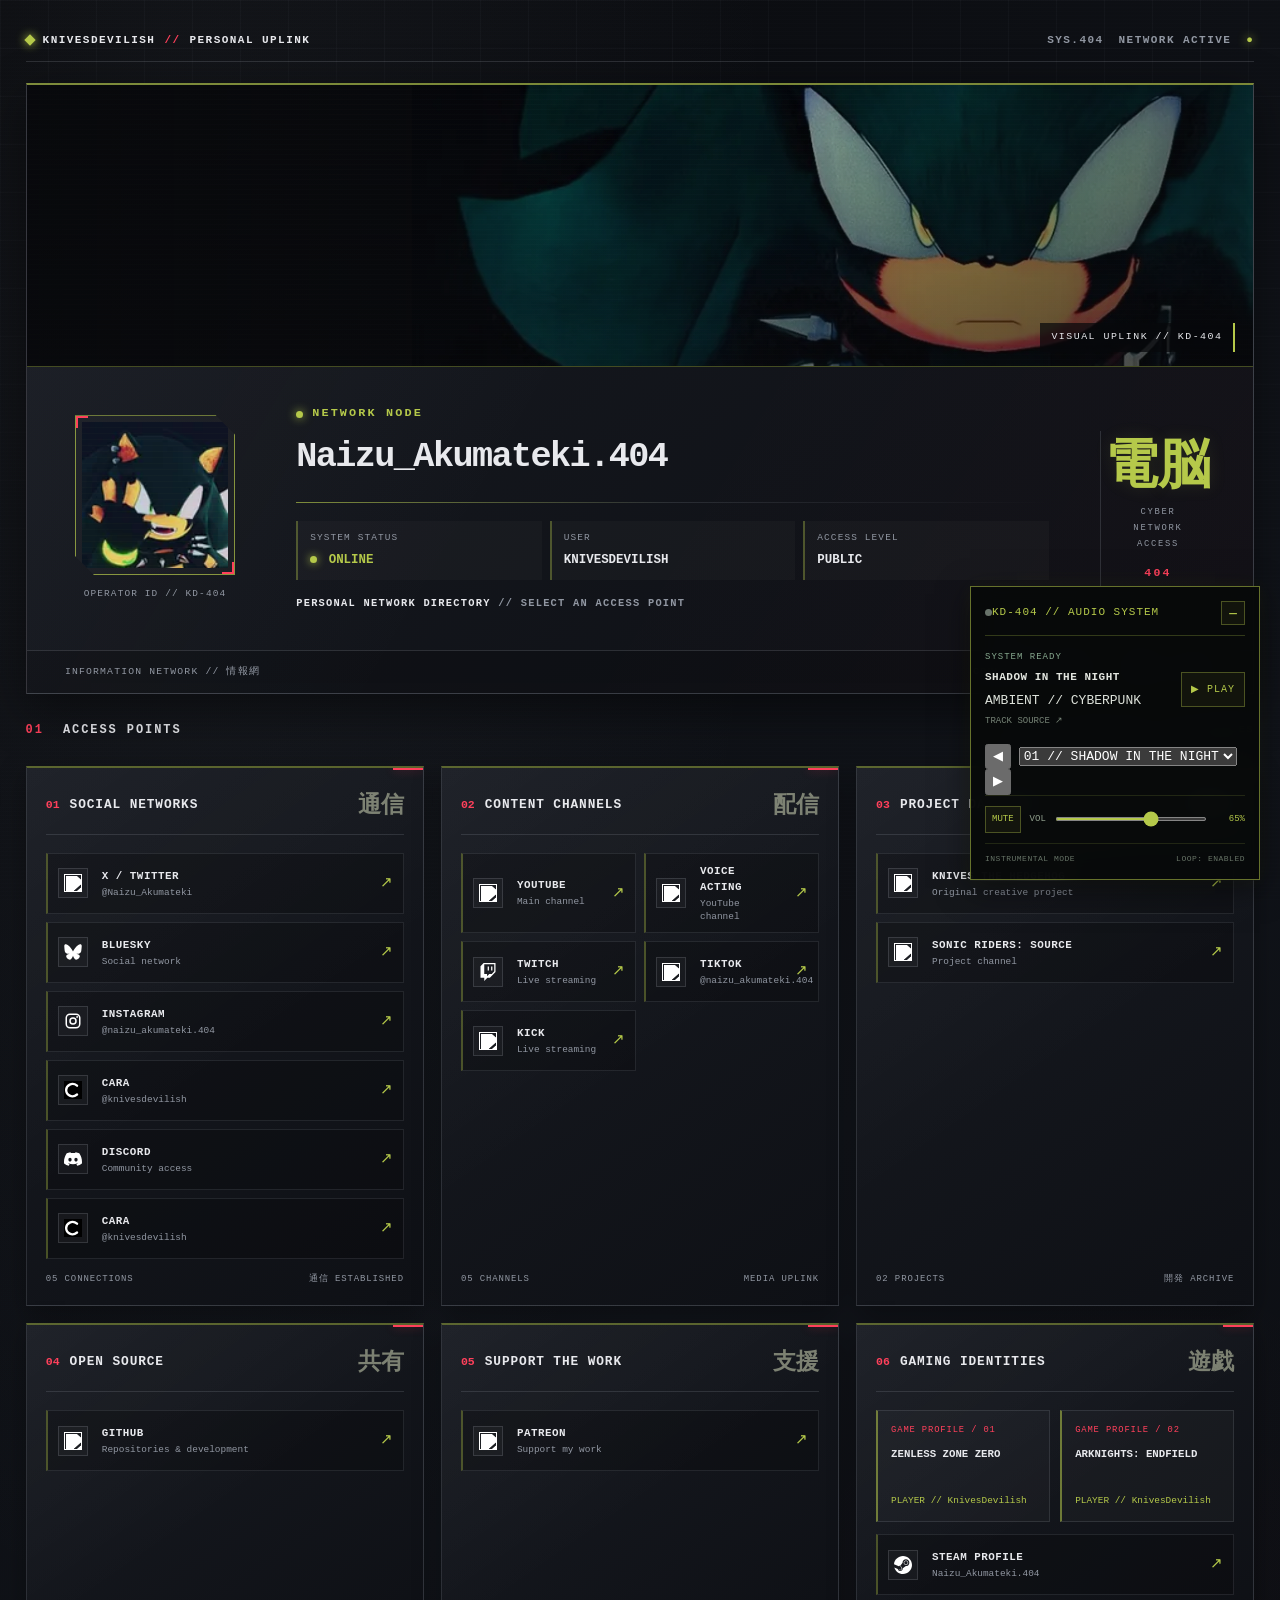
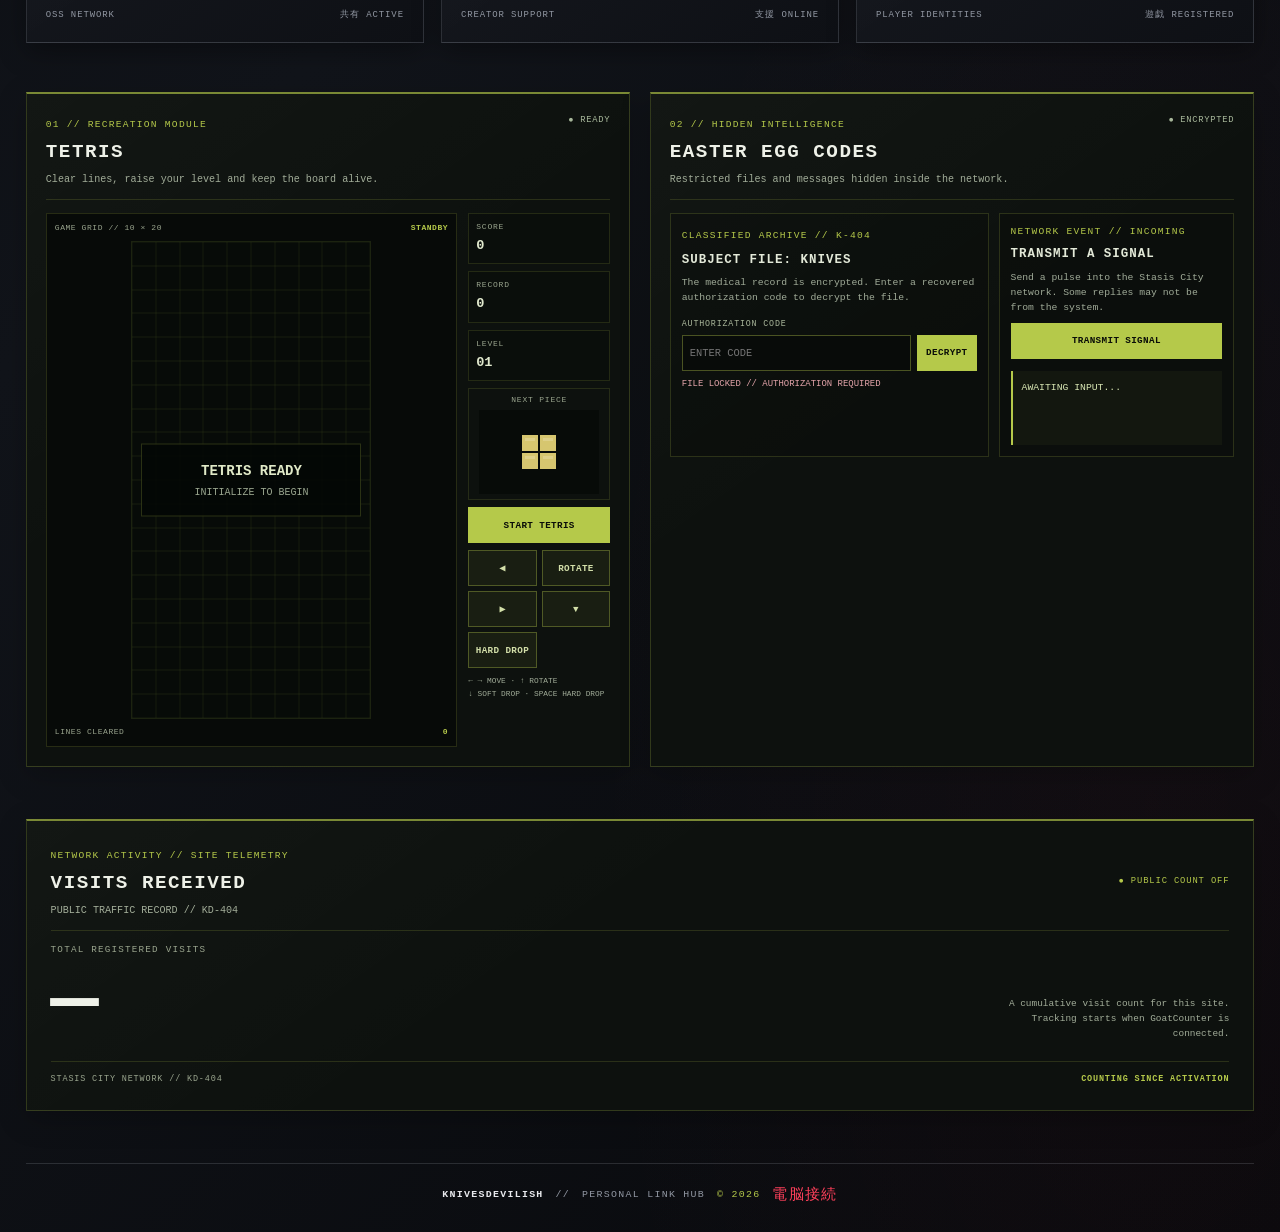
==== commit 28daadbd: "Refine banner scanner into a smooth unified beam" ====
--- a/index.html
+++ b/index.html
@@ -138,6 +138,32 @@
 }
 @media(prefers-reduced-motion:reduce){.cover-glitch,.cover-glitch-scan,.cover-glitch-scan::before,.cover-glitch-scan::after{animation:none!important;opacity:0!important;will-change:auto}}
 
+
+/* Unified facial scanner: one blended red/olive beam, smoother movement. */
+.cover-glitch-scan{
+  animation:cover-scan-unified 24s linear infinite!important;
+}
+.cover-glitch-scan::before{
+  height:3px!important;
+  background:linear-gradient(90deg,#FF405B 0%,#D66A53 25%,#B5C94A 50%,#D66A53 75%,#FF405B 100%)!important;
+  box-shadow:0 0 7px rgba(255,64,91,.48),0 0 16px rgba(181,201,74,.42),0 0 26px rgba(255,64,91,.16)!important;
+}
+.cover-glitch-scan::after{
+  left:0!important;right:0!important;bottom:0!important;height:3px!important;
+  background:transparent!important;box-shadow:none!important;
+}
+@keyframes cover-scan-unified{
+  0%{opacity:1;transform:translate3d(0,-100%,0);animation-timing-function:cubic-bezier(.45,0,.55,1)}
+  24%{opacity:1;transform:translate3d(0,100%,0)}
+  24.1%,31.9%{opacity:0;transform:translate3d(0,100%,0)}
+  32%{opacity:1;transform:translate3d(0,-100%,0);animation-timing-function:cubic-bezier(.45,0,.55,1)}
+  56%{opacity:1;transform:translate3d(0,100%,0)}
+  56.1%,71.9%{opacity:0;transform:translate3d(0,100%,0)}
+  72%{opacity:1;transform:translate3d(0,-100%,0);animation-timing-function:cubic-bezier(.45,0,.55,1)}
+  96%{opacity:1;transform:translate3d(0,100%,0)}
+  96.1%,100%{opacity:0;transform:translate3d(0,100%,0)}
+}
+
 </style>
 </head>
 
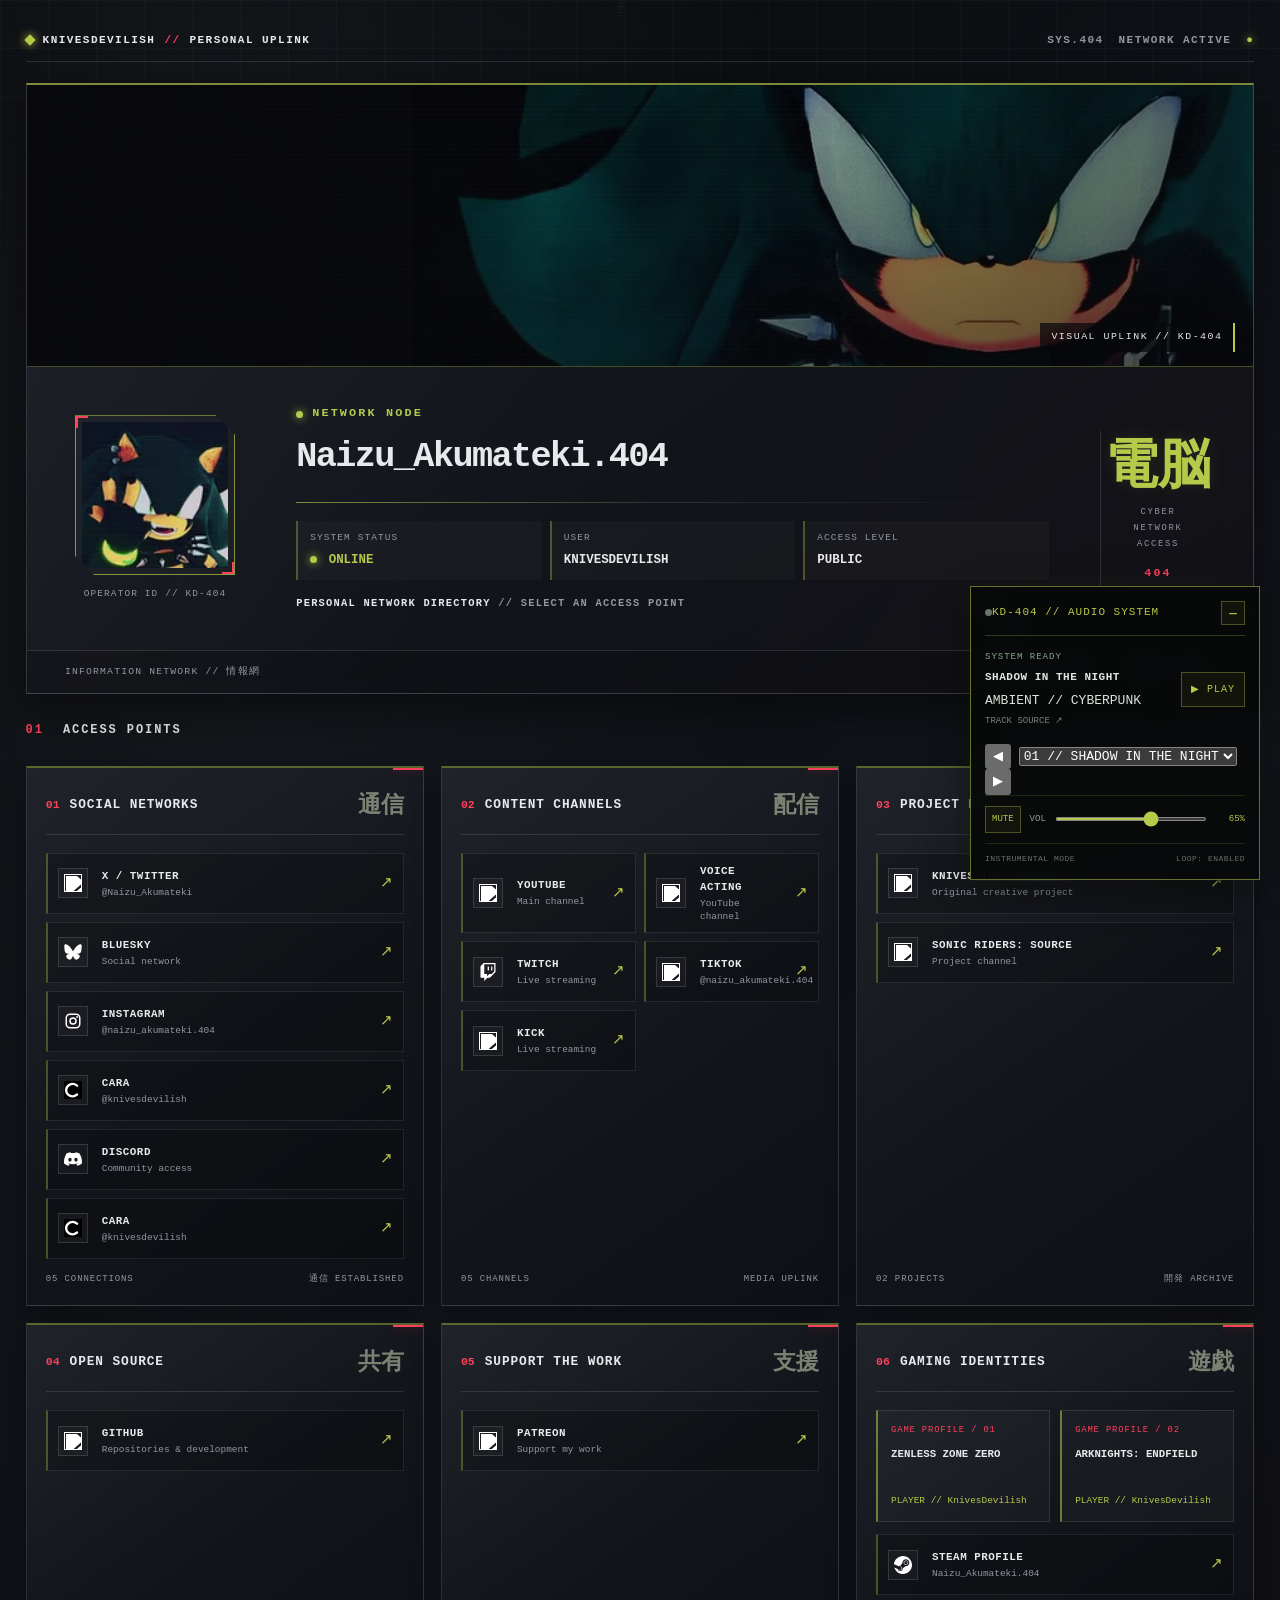
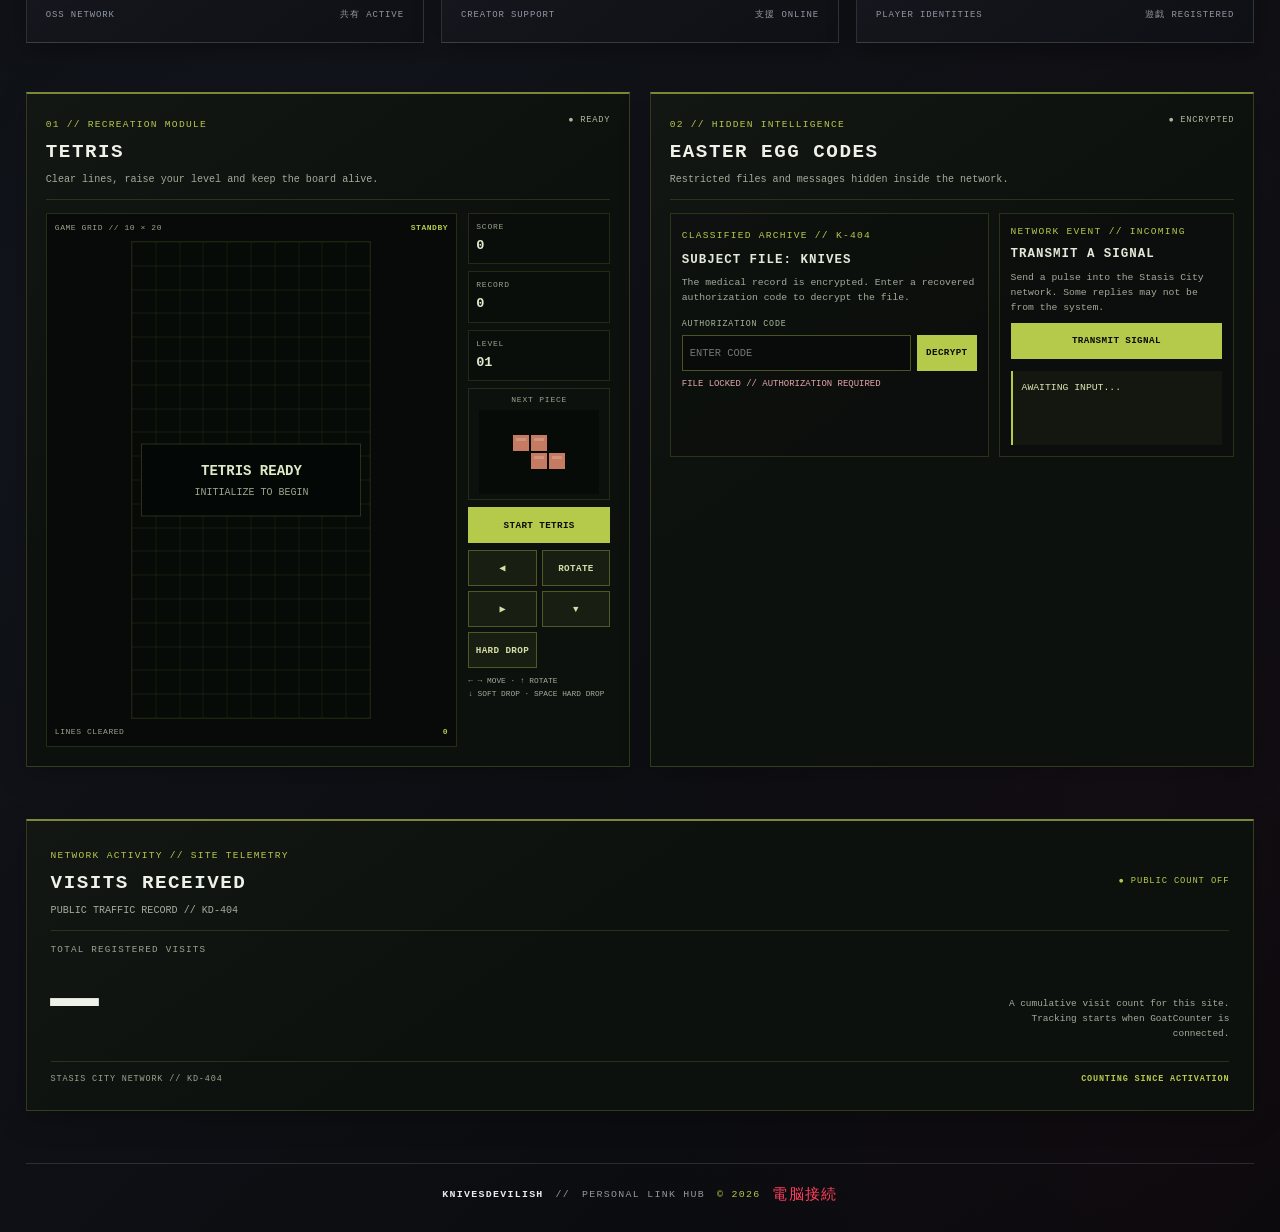
==== commit 48a6a8e7: "Add soft luminous trail to banner scanner" ====
--- a/index.html
+++ b/index.html
@@ -164,6 +164,32 @@
   96.1%,100%{opacity:0;transform:translate3d(0,100%,0)}
 }
 
+
+/* Soft luminous trail behind the unified facial scanner beam. */
+.cover-glitch-scan::after{
+  content:""!important;
+  position:absolute!important;
+  left:-2%!important;
+  right:-2%!important;
+  bottom:2px!important;
+  height:82px!important;
+  background:linear-gradient(
+    to top,
+    rgba(255,64,91,.34) 0%,
+    rgba(214,106,83,.24) 24%,
+    rgba(181,201,74,.20) 52%,
+    rgba(181,201,74,.08) 76%,
+    transparent 100%
+  )!important;
+  filter:blur(9px)!important;
+  opacity:.9!important;
+  box-shadow:none!important;
+  pointer-events:none!important;
+}
+.cover-glitch-scan::before{
+  filter:blur(.35px)!important;
+}
+
 </style>
 </head>
 
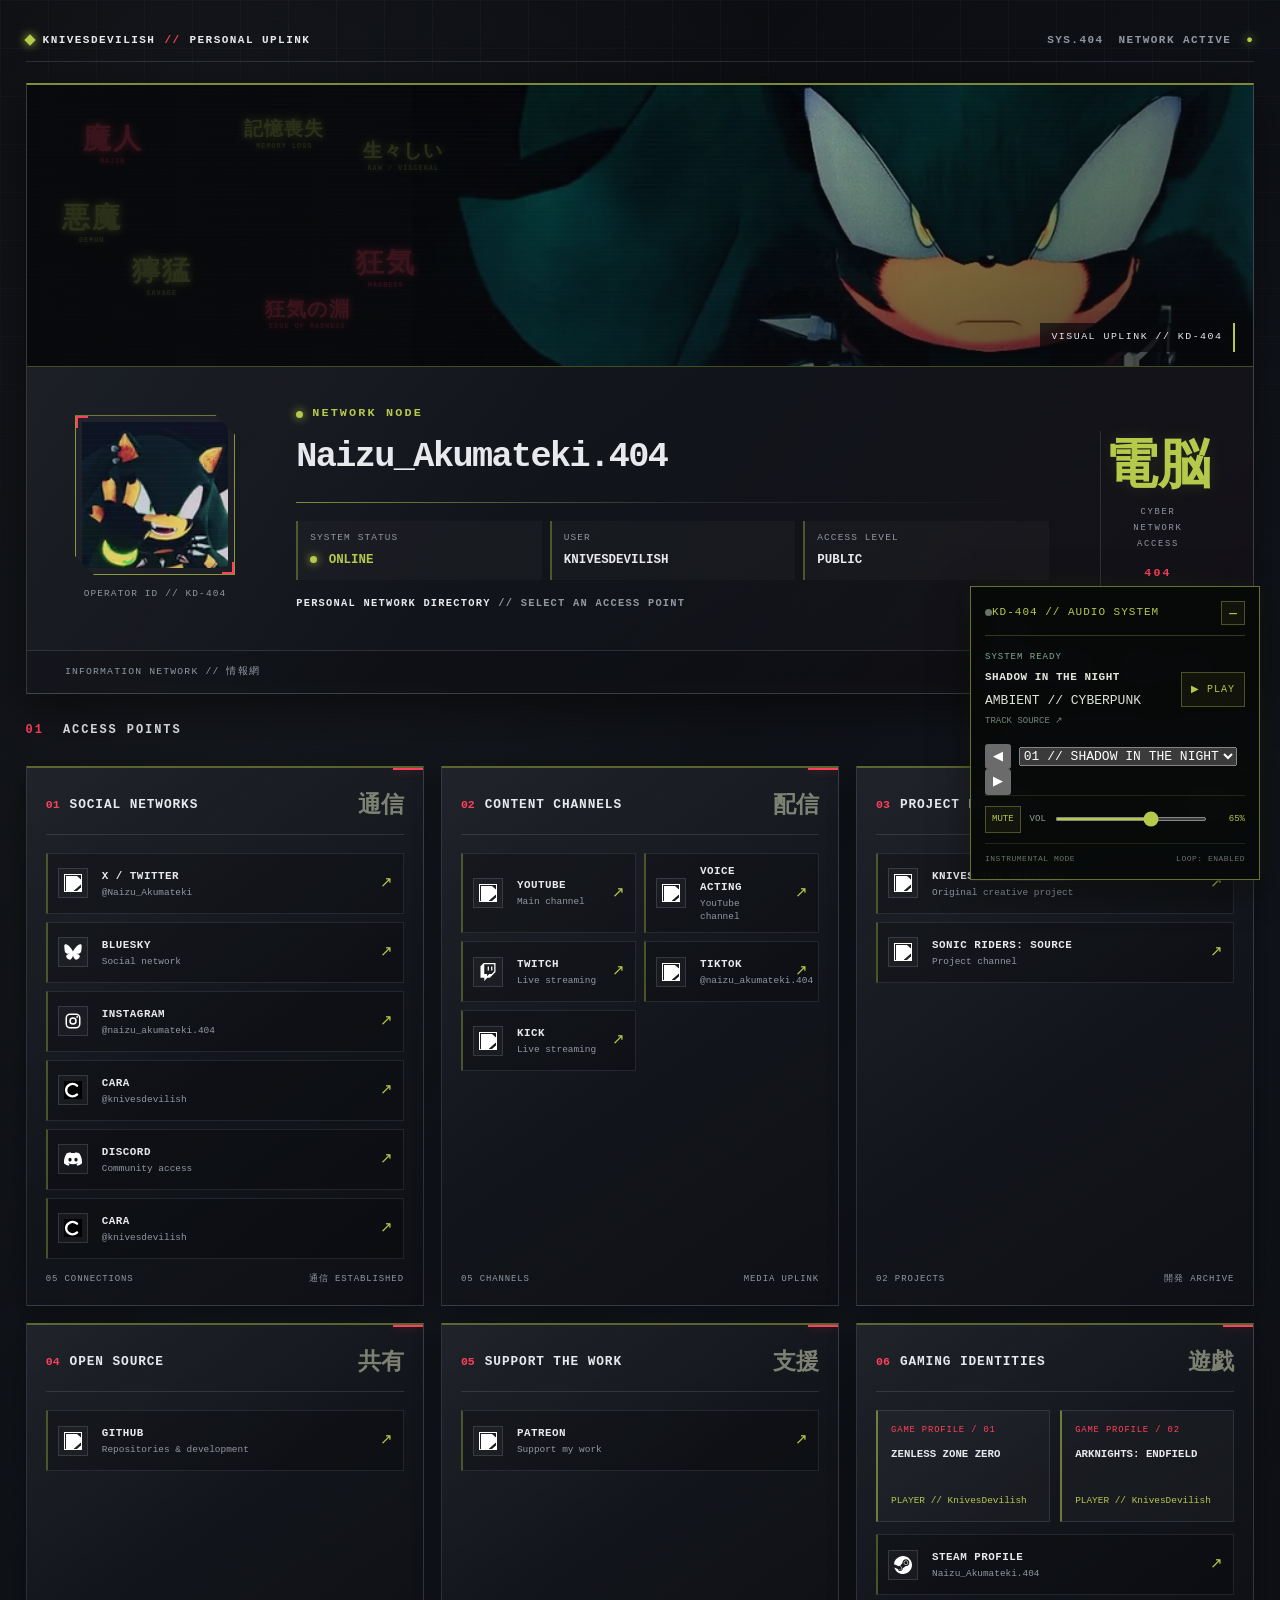
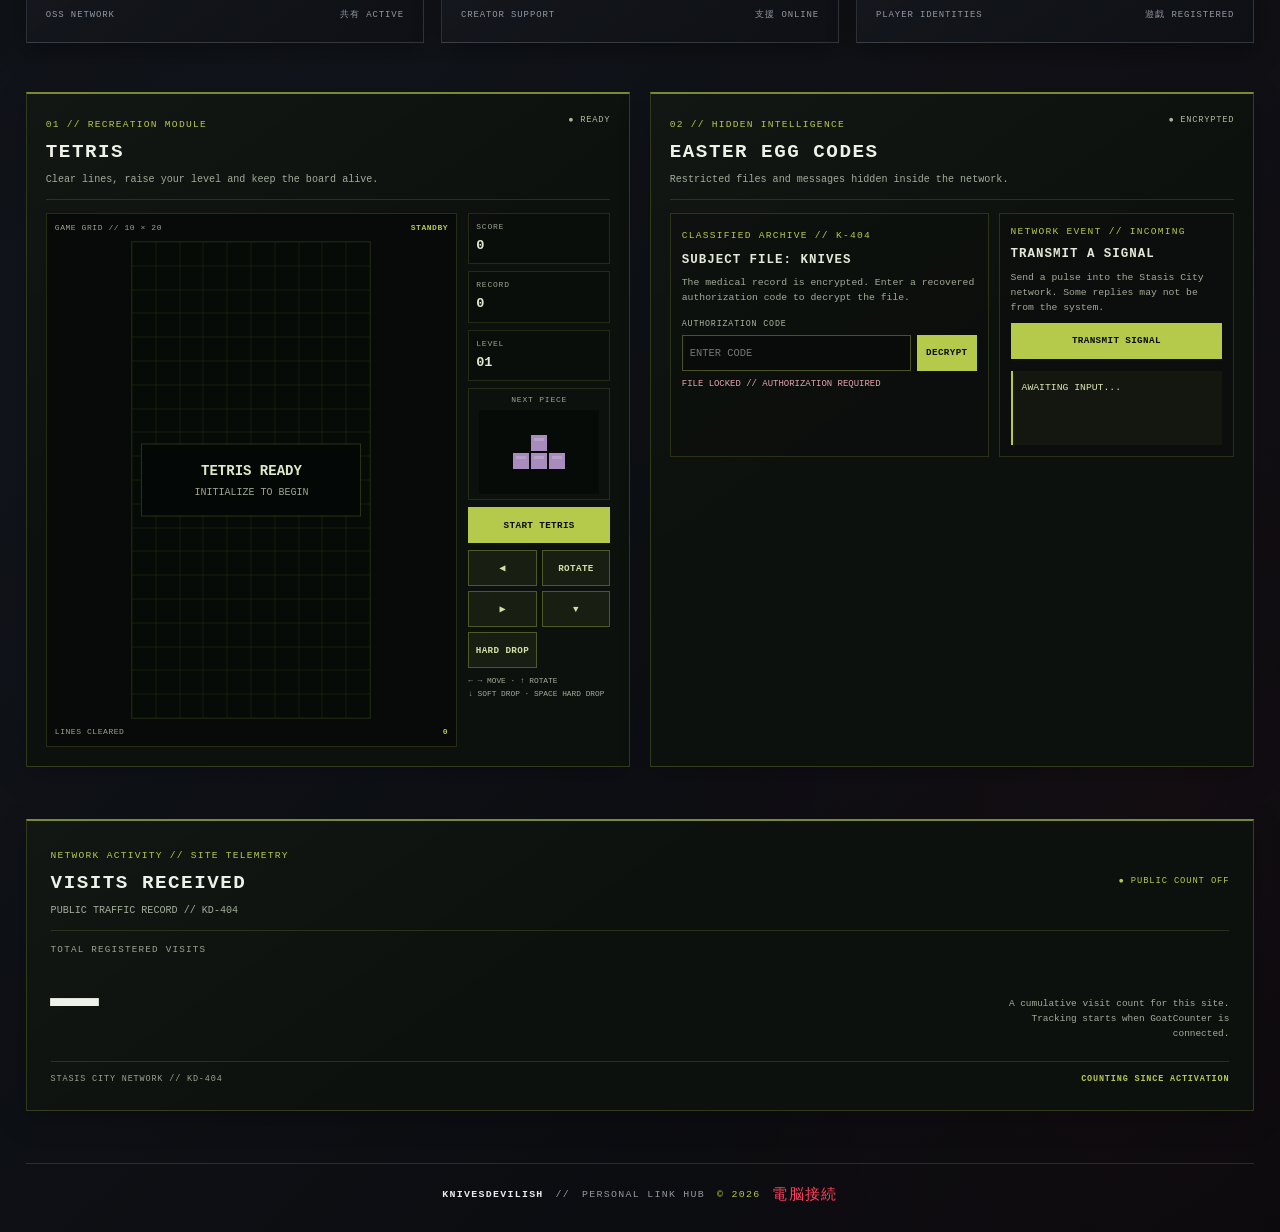
==== commit 761cc2ad: "Add subtle floating Japanese demon and madness sigils to banner" ====
--- a/index.html
+++ b/index.html
@@ -190,6 +190,71 @@
   filter:blur(.35px)!important;
 }
 
+
+/* Floating Japanese mood sigils in the banner's dark negative space. */
+.cover-runes{
+  position:absolute;z-index:2;inset:0 43% 0 0;overflow:hidden;
+  pointer-events:none;user-select:none;contain:layout paint;
+}
+.cover-rune{
+  position:absolute;display:flex;flex-direction:column;align-items:center;gap:2px;
+  color:var(--rune-color,#FF405B);opacity:.2;
+  font-family:"Noto Sans CJK JP","Yu Gothic",sans-serif;
+  text-align:center;white-space:nowrap;
+  text-shadow:0 0 7px currentColor,0 0 18px color-mix(in srgb,currentColor 38%,transparent);
+  will-change:transform,opacity;
+}
+.cover-rune b{font-size:clamp(1rem,2.2vw,1.8rem);font-weight:800;line-height:1.1;letter-spacing:.06em}
+.cover-rune small{font:600 .42rem/1.2 "Liberation Mono","Noto Sans Mono",monospace;letter-spacing:.16em;opacity:.72}
+.rune-majin{--rune-color:#FF405B;left:8%;top:14%;animation:rune-drift-a 19s ease-in-out -7s infinite}
+.rune-memory{--rune-color:#B5C94A;left:31%;top:12%;animation:rune-drift-b 24s ease-in-out -16s infinite}
+.rune-savage{--rune-color:#B5C94A;left:15%;top:61%;animation:rune-drift-c 21s ease-in-out -11s infinite}
+.rune-madness{--rune-color:#FF405B;left:47%;top:58%;animation:rune-drift-d 23s ease-in-out -5s infinite}
+.rune-edge{--rune-color:#FF405B;left:34%;top:76%;animation:rune-drift-e 26s ease-in-out -19s infinite}
+.rune-demon{--rune-color:#B5C94A;left:5%;top:42%;animation:rune-drift-f 22s ease-in-out -13s infinite}
+.rune-visceral{--rune-color:#B5C94A;left:48%;top:20%;animation:rune-drift-c 25s ease-in-out -21s infinite}
+.rune-memory b,.rune-visceral b{font-size:clamp(.72rem,1.6vw,1.18rem)}
+.rune-edge b{font-size:clamp(.8rem,1.7vw,1.25rem)}
+@keyframes rune-drift-a{
+  0%,100%{opacity:.12;transform:translate3d(0,0,0) rotate(-8deg) scale(.94)}
+  28%{opacity:.34;transform:translate3d(13px,-7px,0) rotate(-1deg) scale(1)}
+  63%{opacity:.2;transform:translate3d(26px,6px,0) rotate(6deg) scale(.97)}
+}
+@keyframes rune-drift-b{
+  0%,100%{opacity:.1;transform:translate3d(0,0,0) rotate(5deg)}
+  35%{opacity:.3;transform:translate3d(-11px,10px,0) rotate(-2deg)}
+  72%{opacity:.16;transform:translate3d(8px,18px,0) rotate(4deg)}
+}
+@keyframes rune-drift-c{
+  0%,100%{opacity:.13;transform:translate3d(0,0,0) rotate(4deg) scale(.96)}
+  42%{opacity:.36;transform:translate3d(17px,-9px,0) rotate(-5deg) scale(1.03)}
+  78%{opacity:.18;transform:translate3d(8px,10px,0) rotate(2deg) scale(.98)}
+}
+@keyframes rune-drift-d{
+  0%,100%{opacity:.1;transform:translate3d(0,0,0) rotate(-5deg)}
+  31%{opacity:.33;transform:translate3d(-15px,-8px,0) rotate(3deg)}
+  69%{opacity:.17;transform:translate3d(12px,12px,0) rotate(8deg)}
+}
+@keyframes rune-drift-e{
+  0%,100%{opacity:.12;transform:translate3d(0,0,0) rotate(3deg) scale(.95)}
+  38%{opacity:.32;transform:translate3d(10px,-12px,0) rotate(-4deg) scale(1)}
+  74%{opacity:.16;transform:translate3d(-9px,-3px,0) rotate(5deg) scale(.97)}
+}
+@keyframes rune-drift-f{
+  0%,100%{opacity:.11;transform:translate3d(0,0,0) rotate(-6deg)}
+  45%{opacity:.3;transform:translate3d(14px,9px,0) rotate(2deg)}
+  76%{opacity:.17;transform:translate3d(-7px,-9px,0) rotate(7deg)}
+}
+@media(max-width:600px){
+  .cover-runes{inset:0 38% 0 0}
+  .cover-rune b{font-size:clamp(.78rem,3vw,1.15rem)}
+  .cover-rune small{font-size:.34rem}
+  .rune-memory b,.rune-visceral b,.rune-edge b{font-size:clamp(.62rem,2.4vw,.9rem)}
+}
+@media(prefers-reduced-motion:reduce){
+  .cover-rune{animation:none!important;opacity:.17!important;will-change:auto!important;transform:none!important}
+}
+
 </style>
 </head>
 
@@ -229,7 +294,7 @@
 
     <!-- PROFILE / HUD -->
     <header class="hero-panel">
-<div class="cover-banner"><img class="cover-banner-image" src="images/profile-banner-900.webp" srcset="images/profile-banner-720.webp 720w, images/profile-banner-900.webp 900w" sizes="(max-width: 720px) 100vw, 900px" width="900" height="300" alt="KnivesDevilish profile cover" loading="eager" fetchpriority="high" decoding="sync"><span class="cover-glitch" aria-hidden="true"><i class="cover-glitch-scan"></i></span></div>
+<div class="cover-banner"><img class="cover-banner-image" src="images/profile-banner-900.webp" srcset="images/profile-banner-720.webp 720w, images/profile-banner-900.webp 900w" sizes="(max-width: 720px) 100vw, 900px" width="900" height="300" alt="KnivesDevilish profile cover" loading="eager" fetchpriority="high" decoding="sync"><span class="cover-runes" aria-hidden="true"><span class="cover-rune rune-majin"><b>魔人</b><small>MAJIN</small></span><span class="cover-rune rune-memory"><b>記憶喪失</b><small>MEMORY LOSS</small></span><span class="cover-rune rune-savage"><b>獰猛</b><small>SAVAGE</small></span><span class="cover-rune rune-madness"><b>狂気</b><small>MADNESS</small></span><span class="cover-rune rune-edge"><b>狂気の淵</b><small>EDGE OF MADNESS</small></span><span class="cover-rune rune-demon"><b>悪魔</b><small>DEMON</small></span><span class="cover-rune rune-visceral"><b>生々しい</b><small>RAW / VISCERAL</small></span></span><span class="cover-glitch" aria-hidden="true"><i class="cover-glitch-scan"></i></span></div>
 
         <div class="hero-grid">
 
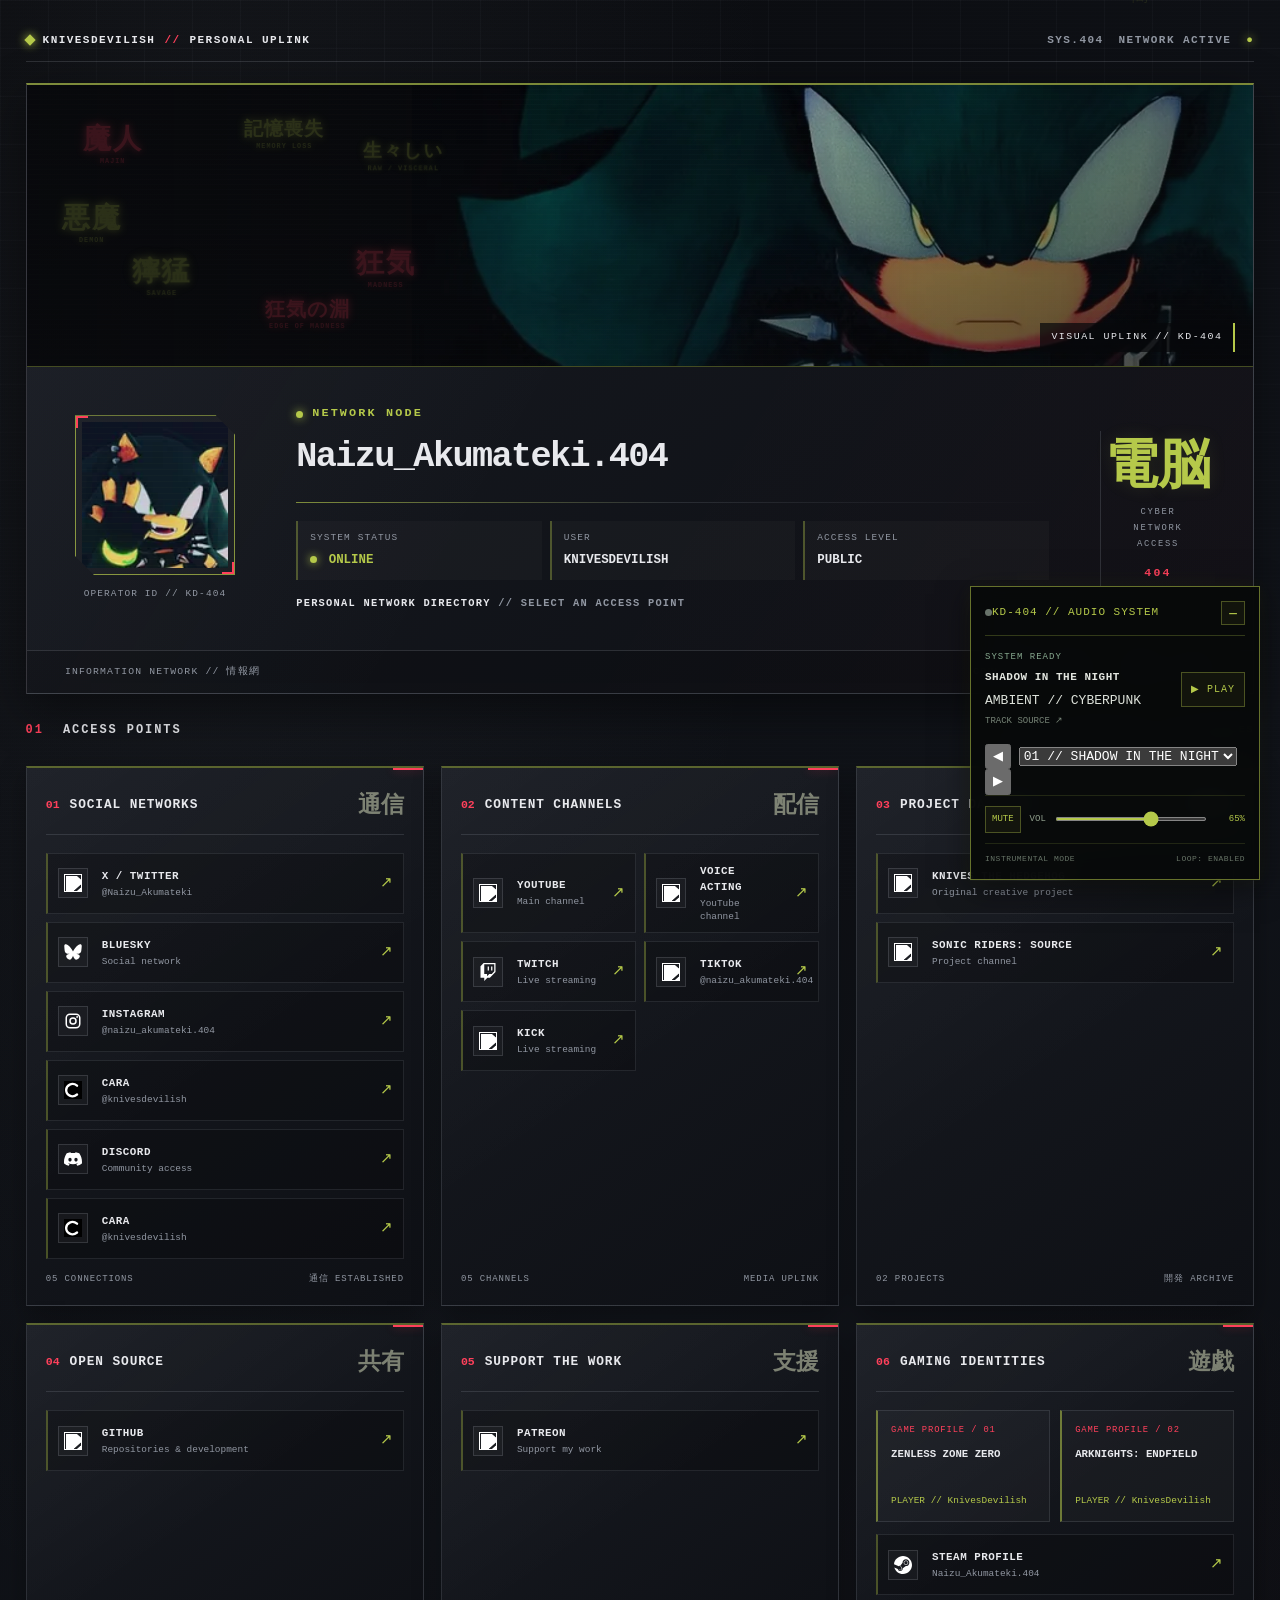
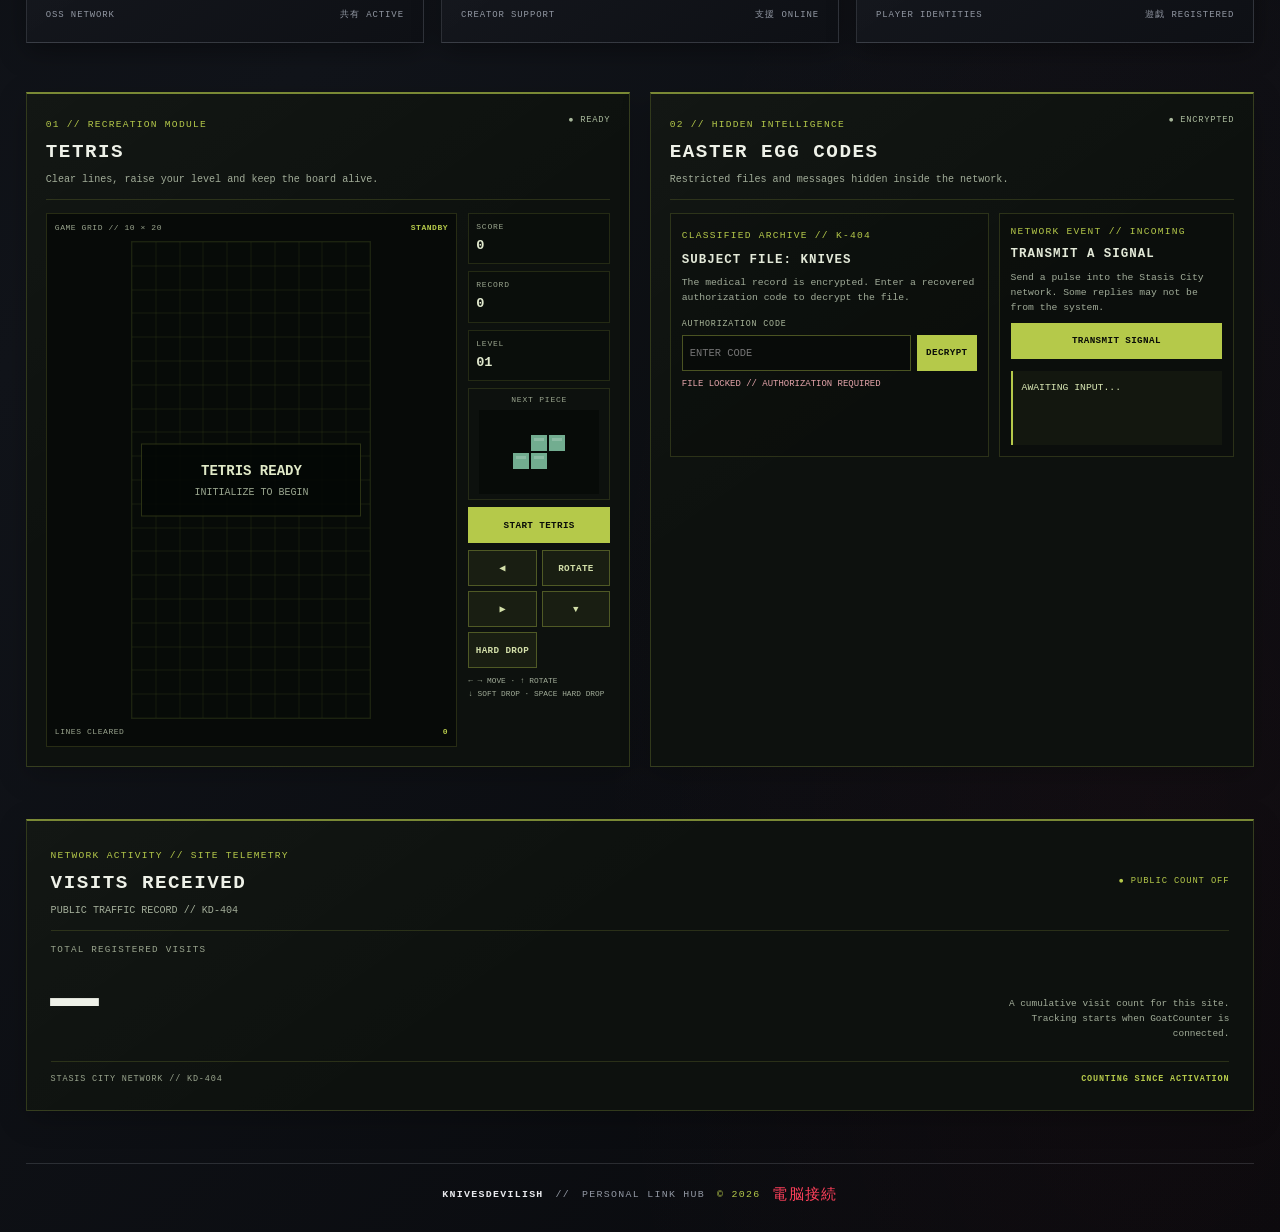
==== commit e65fd161: "Attach banner scanner glow directly to moving beam" ====
--- a/index.html
+++ b/index.html
@@ -255,6 +255,27 @@
   .cover-rune{animation:none!important;opacity:.17!important;will-change:auto!important;transform:none!important}
 }
 
+
+/* Keep the glow directly attached to the moving scan line.
+   Reset the legacy top:50% positioning so the trail shares the line's anchor. */
+.cover-glitch-scan::after{
+  top:auto!important;
+  bottom:2px!important;
+  height:64px!important;
+  transform:none!important;
+  background:linear-gradient(
+    to top,
+    rgba(255,64,91,.30) 0%,
+    rgba(214,106,83,.22) 22%,
+    rgba(181,201,74,.15) 54%,
+    rgba(181,201,74,.055) 78%,
+    transparent 100%
+  )!important;
+  filter:blur(8px)!important;
+  opacity:.92!important;
+  box-shadow:none!important;
+}
+
 </style>
 </head>
 
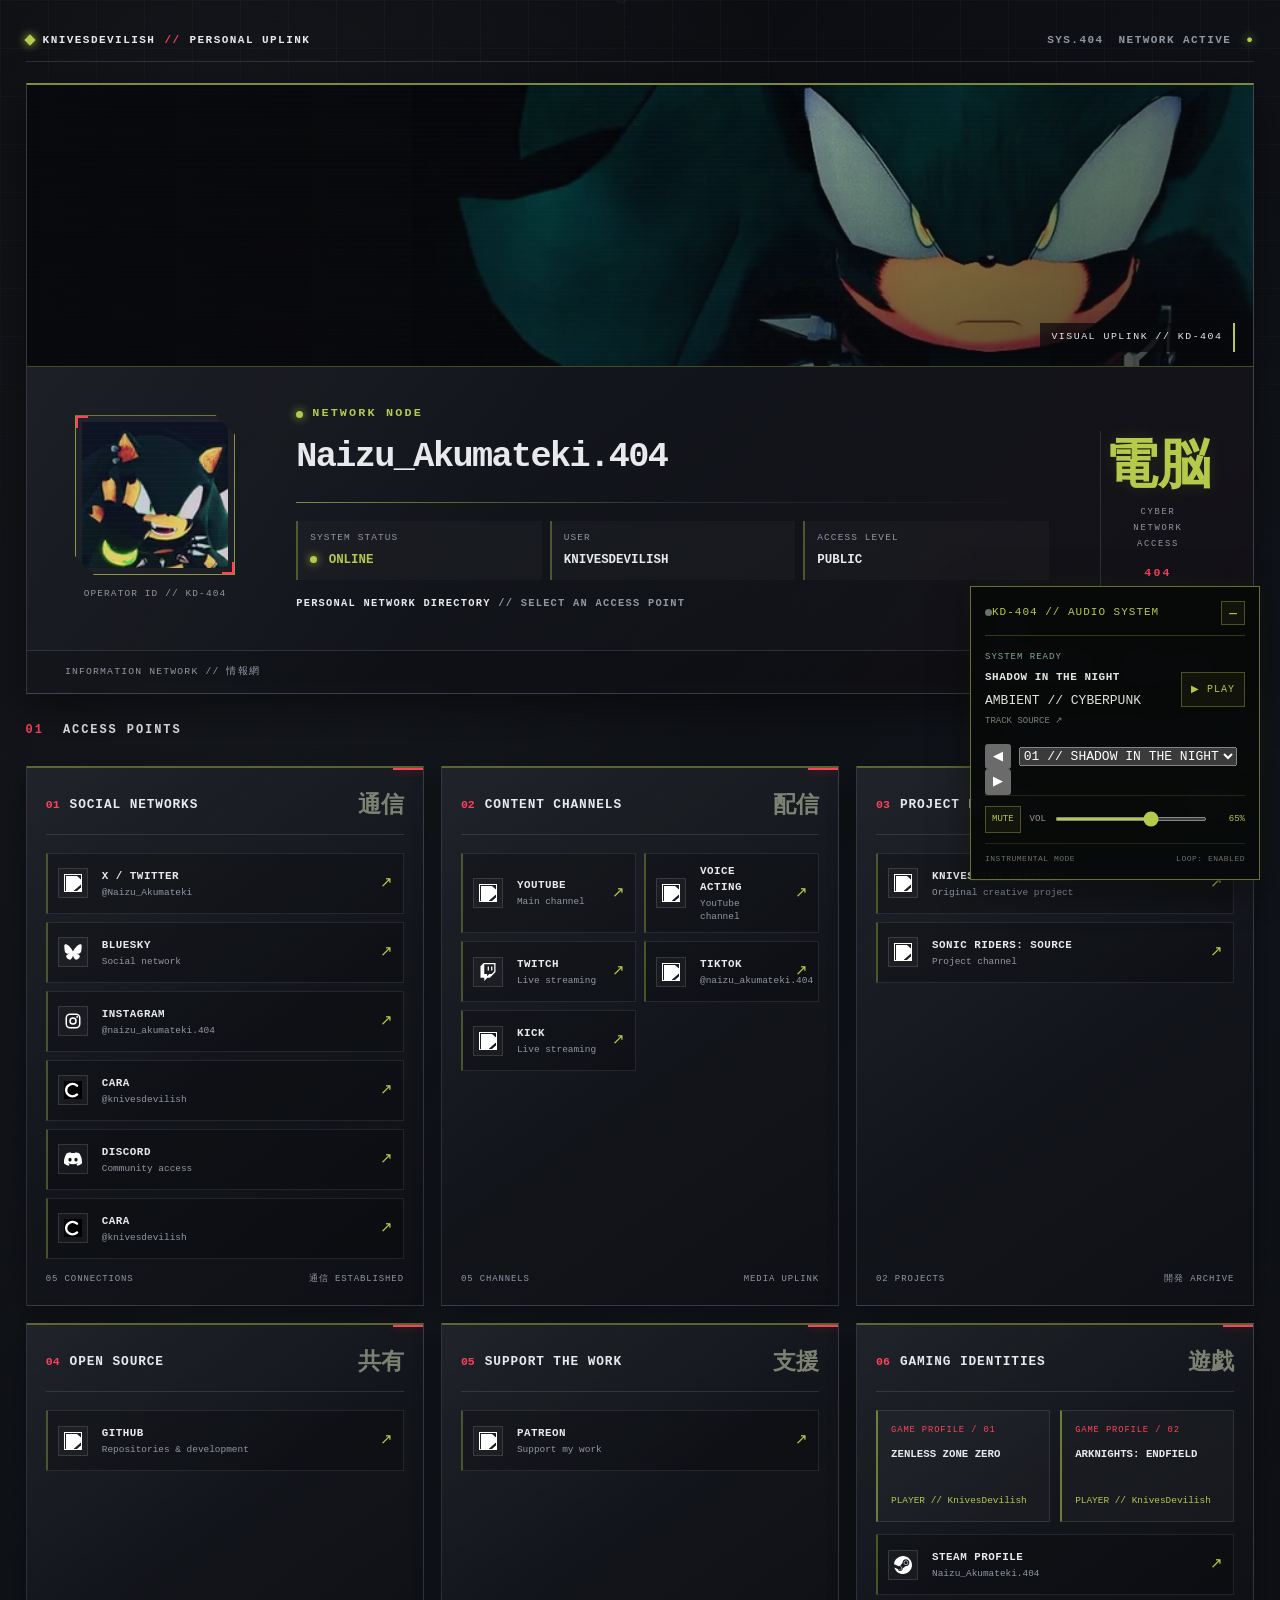
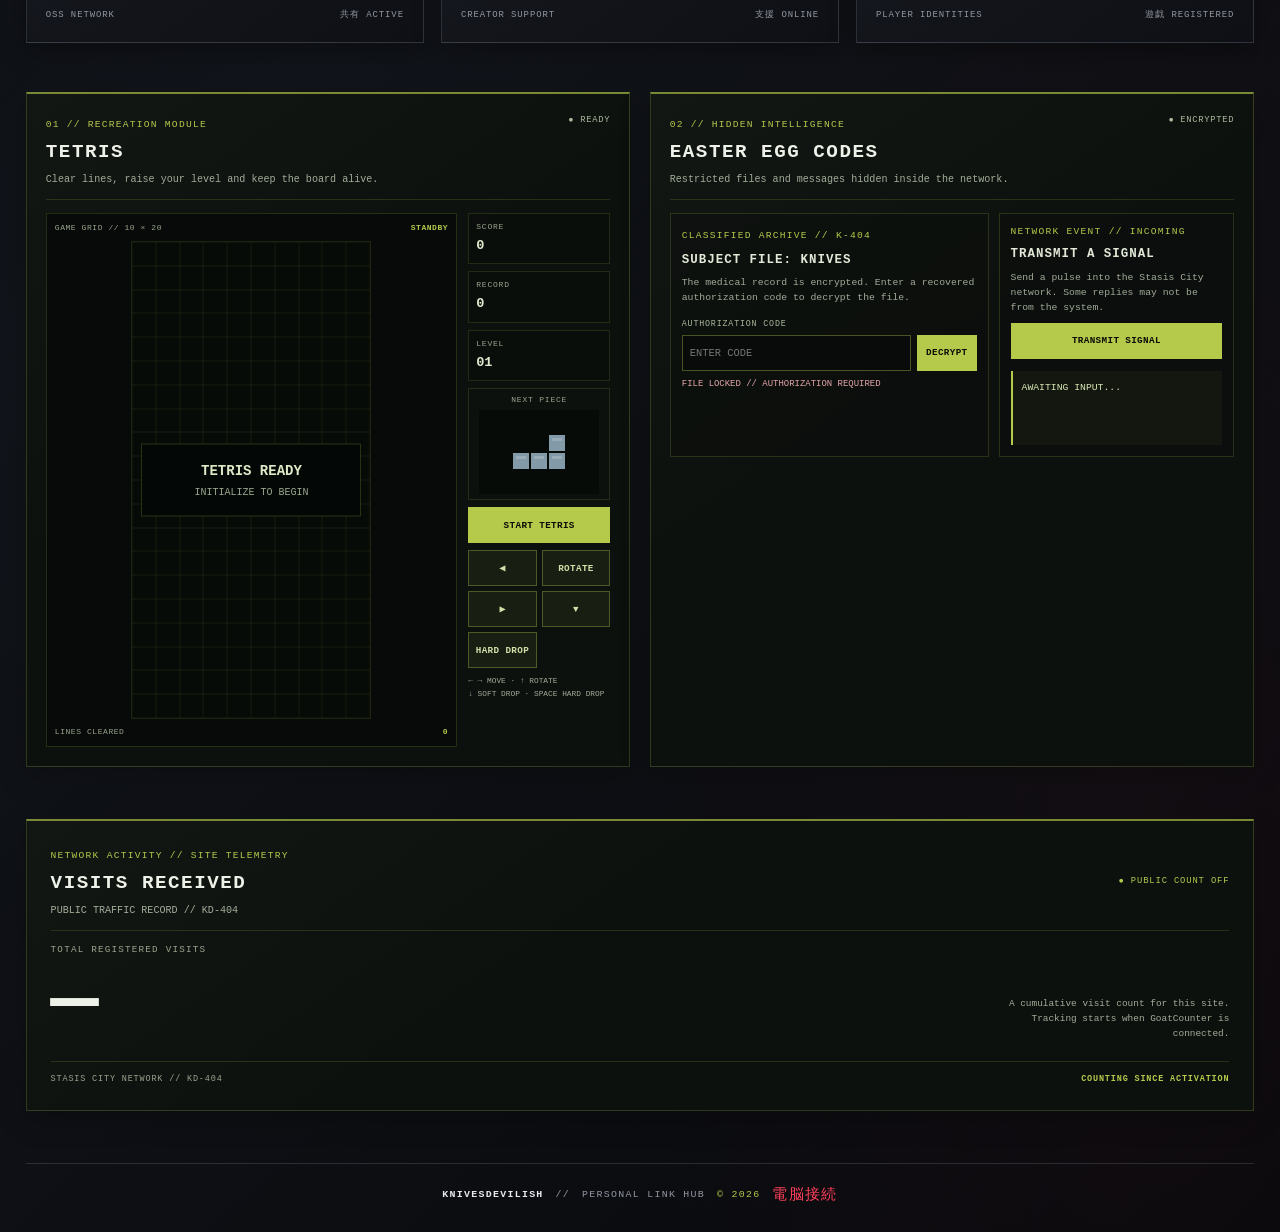
==== commit 28481994: "Make banner sigils appear intermittently with subtle glitch" ====
--- a/index.html
+++ b/index.html
@@ -276,6 +276,68 @@
   box-shadow:none!important;
 }
 
+
+/* Sigils now appear as intermittent interference, not permanent decoration.
+   Independent cycle lengths and phase offsets keep the appearances unsynchronised. */
+.cover-rune{
+  opacity:0;
+  animation-name:rune-float,rune-appear;
+  animation-duration:25s,34s;
+  animation-timing-function:ease-in-out,linear;
+  animation-iteration-count:infinite,infinite;
+  animation-delay:0s,-9s;
+  will-change:transform,opacity;
+}
+.rune-majin{animation-duration:23s,31s;animation-delay:-5s,-17s}
+.rune-memory{animation-duration:29s,38s;animation-delay:-18s,-7s}
+.rune-savage{animation-duration:26s,33s;animation-delay:-11s,-25s}
+.rune-madness{animation-duration:31s,41s;animation-delay:-22s,-12s}
+.rune-edge{animation-duration:28s,36s;animation-delay:-8s,-29s}
+.rune-demon{animation-duration:24s,39s;animation-delay:-16s,-3s}
+.rune-visceral{animation-duration:32s,35s;animation-delay:-27s,-21s}
+@keyframes rune-float{
+  0%,100%{transform:translate3d(0,0,0) rotate(-5deg) scale(.96)}
+  25%{transform:translate3d(9px,-6px,0) rotate(1deg) scale(1)}
+  58%{transform:translate3d(18px,5px,0) rotate(6deg) scale(.98)}
+  82%{transform:translate3d(7px,11px,0) rotate(-2deg) scale(.97)}
+}
+@keyframes rune-appear{
+  0%,7%{opacity:0}
+  8%{opacity:.2}
+  8.5%{opacity:.52}
+  9%{opacity:.16}
+  10%{opacity:.42}
+  12%{opacity:.34}
+  14%{opacity:.24}
+  16%,100%{opacity:0}
+}
+.cover-rune b{
+  animation-name:rune-text-glitch;
+  animation-duration:34s;
+  animation-timing-function:steps(1,end);
+  animation-iteration-count:infinite;
+}
+.rune-majin b{animation-delay:-17s}
+.rune-memory b{animation-duration:38s;animation-delay:-7s}
+.rune-savage b{animation-duration:33s;animation-delay:-25s}
+.rune-madness b{animation-duration:41s;animation-delay:-12s}
+.rune-edge b{animation-duration:36s;animation-delay:-29s}
+.rune-demon b{animation-duration:39s;animation-delay:-3s}
+.rune-visceral b{animation-duration:35s;animation-delay:-21s}
+@keyframes rune-text-glitch{
+  0%,7%,13%,100%{transform:translateX(0) skewX(0);filter:none;text-shadow:0 0 7px currentColor,0 0 18px color-mix(in srgb,currentColor 38%,transparent);clip-path:inset(0)}
+  8%{transform:translateX(2px) skewX(-7deg);filter:brightness(1.8);text-shadow:2px 0 rgba(255,64,91,.9),-2px 0 rgba(181,201,74,.85),0 0 16px currentColor;clip-path:inset(0 0 48% 0)}
+  8.5%{transform:translateX(-3px) skewX(5deg);filter:brightness(1.35);text-shadow:-3px 0 rgba(255,64,91,.9),3px 0 rgba(181,201,74,.85);clip-path:inset(42% 0 0 0)}
+  9%{transform:translateX(1px);filter:none;text-shadow:2px 0 rgba(255,64,91,.55),-2px 0 rgba(181,201,74,.55);clip-path:inset(0 0 28% 0)}
+  10%,12%{transform:translateX(0);filter:none;text-shadow:0 0 7px currentColor,0 0 18px color-mix(in srgb,currentColor 38%,transparent);clip-path:inset(0)}
+}
+@media(max-width:600px){
+  .cover-rune{will-change:opacity,transform}
+}
+@media(prefers-reduced-motion:reduce){
+  .cover-rune,.cover-rune b{animation:none!important;opacity:.14!important;will-change:auto!important;transform:none!important;filter:none!important}
+}
+
 </style>
 </head>
 
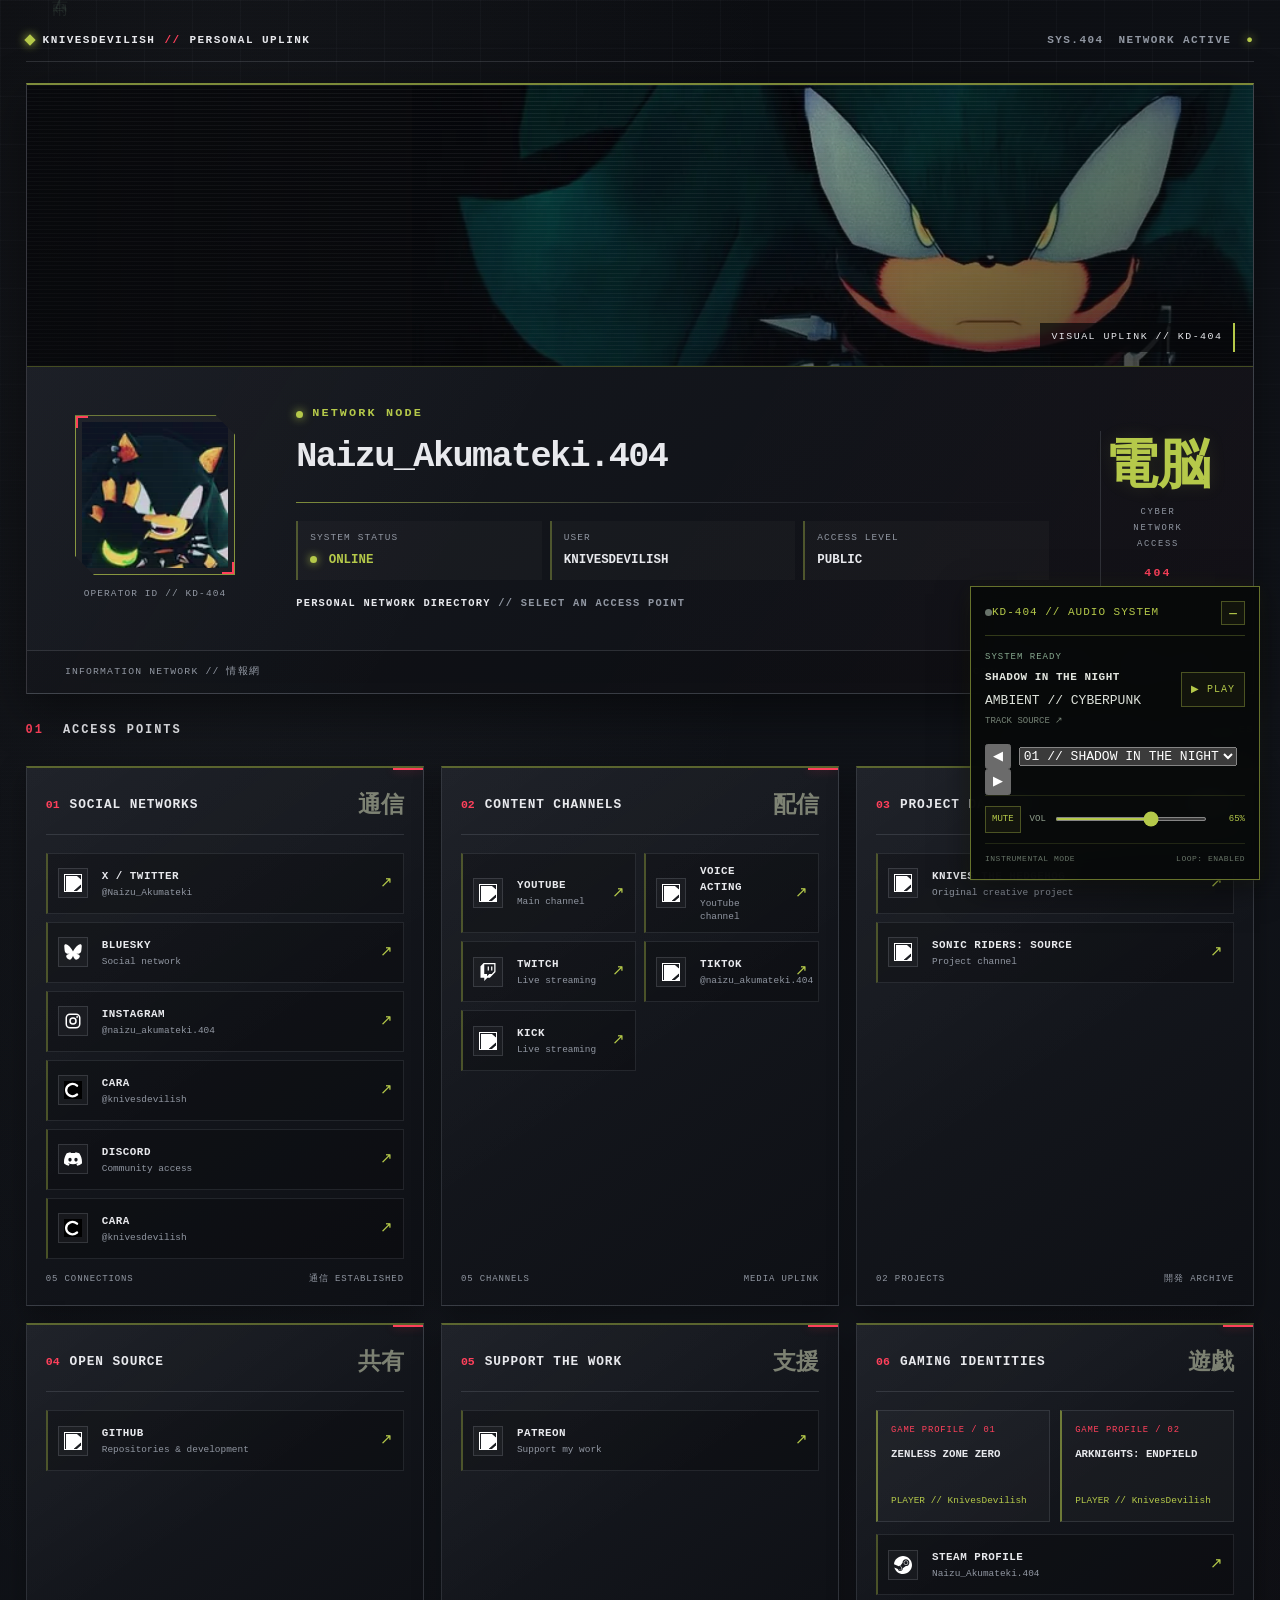
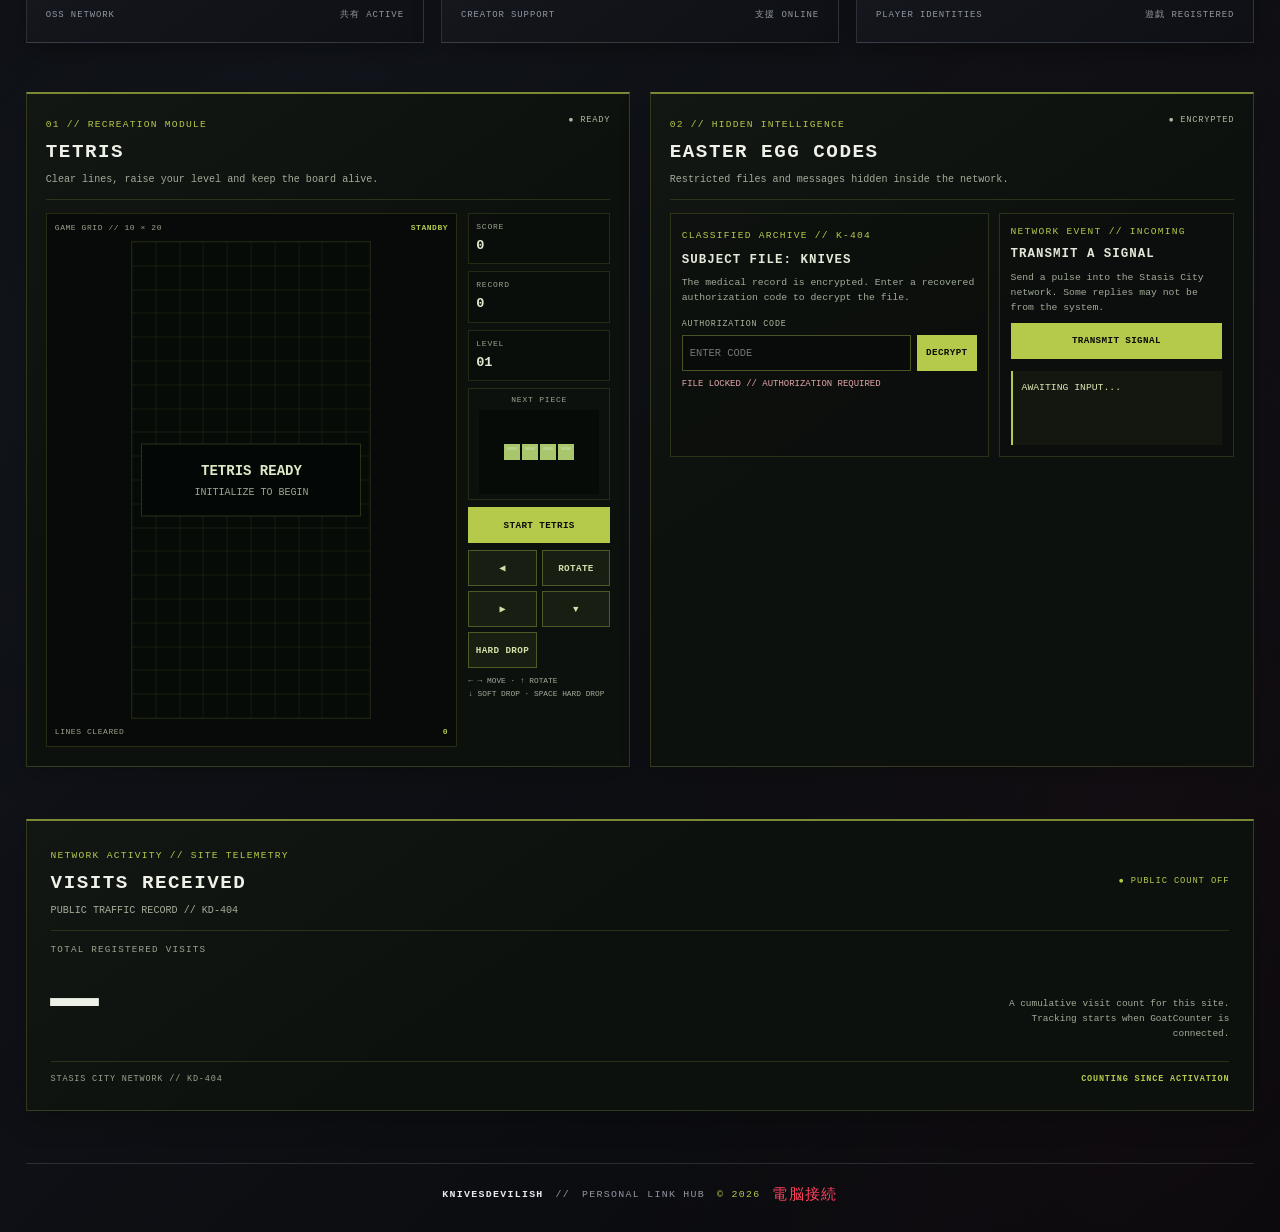
==== commit d6d8749b: "Add subtle white CRT scanlines and phosphor finish to banner" ====
--- a/index.html
+++ b/index.html
@@ -338,6 +338,38 @@
   .cover-rune,.cover-rune b{animation:none!important;opacity:.14!important;will-change:auto!important;transform:none!important;filter:none!important}
 }
 
+
+/* Subtle white CRT phosphor lines and edge vignette, confined to the banner. */
+.cover-banner::before{
+  background:
+    linear-gradient(90deg,rgba(8,9,12,.62),rgba(8,9,12,.12) 50%,rgba(8,9,12,.48)),
+    linear-gradient(to bottom,rgba(8,9,12,.08),rgba(8,9,12,.45)),
+    repeating-linear-gradient(to bottom,rgba(255,255,255,.085) 0 1px,transparent 1px 4px)!important;
+}
+.cover-crt{
+  position:absolute;inset:0;z-index:4;overflow:hidden;
+  pointer-events:none;user-select:none;
+  opacity:.46;mix-blend-mode:screen;
+  background:
+    radial-gradient(ellipse at center,transparent 42%,rgba(0,0,0,.38) 100%);
+  box-shadow:inset 0 0 34px rgba(0,0,0,.38);
+}
+.cover-crt::after{
+  content:"";position:absolute;inset:0;
+  background:rgba(255,255,255,.055);
+  opacity:0;
+  animation:crt-phosphor-flicker 7.4s steps(1,end) infinite;
+}
+.cover-banner::after{z-index:5}
+@keyframes crt-phosphor-flicker{
+  0%,17%,18%,49%,50%,81%,82%,100%{opacity:0}
+  17.2%,49.2%,81.2%{opacity:.28}
+  17.6%,49.6%,81.6%{opacity:.04}
+}
+@media(prefers-reduced-motion:reduce){
+  .cover-crt::after{animation:none!important;opacity:0!important}
+}
+
 </style>
 </head>
 
@@ -377,7 +409,7 @@
 
     <!-- PROFILE / HUD -->
     <header class="hero-panel">
-<div class="cover-banner"><img class="cover-banner-image" src="images/profile-banner-900.webp" srcset="images/profile-banner-720.webp 720w, images/profile-banner-900.webp 900w" sizes="(max-width: 720px) 100vw, 900px" width="900" height="300" alt="KnivesDevilish profile cover" loading="eager" fetchpriority="high" decoding="sync"><span class="cover-runes" aria-hidden="true"><span class="cover-rune rune-majin"><b>魔人</b><small>MAJIN</small></span><span class="cover-rune rune-memory"><b>記憶喪失</b><small>MEMORY LOSS</small></span><span class="cover-rune rune-savage"><b>獰猛</b><small>SAVAGE</small></span><span class="cover-rune rune-madness"><b>狂気</b><small>MADNESS</small></span><span class="cover-rune rune-edge"><b>狂気の淵</b><small>EDGE OF MADNESS</small></span><span class="cover-rune rune-demon"><b>悪魔</b><small>DEMON</small></span><span class="cover-rune rune-visceral"><b>生々しい</b><small>RAW / VISCERAL</small></span></span><span class="cover-glitch" aria-hidden="true"><i class="cover-glitch-scan"></i></span></div>
+<div class="cover-banner"><img class="cover-banner-image" src="images/profile-banner-900.webp" srcset="images/profile-banner-720.webp 720w, images/profile-banner-900.webp 900w" sizes="(max-width: 720px) 100vw, 900px" width="900" height="300" alt="KnivesDevilish profile cover" loading="eager" fetchpriority="high" decoding="sync"><span class="cover-runes" aria-hidden="true"><span class="cover-rune rune-majin"><b>魔人</b><small>MAJIN</small></span><span class="cover-rune rune-memory"><b>記憶喪失</b><small>MEMORY LOSS</small></span><span class="cover-rune rune-savage"><b>獰猛</b><small>SAVAGE</small></span><span class="cover-rune rune-madness"><b>狂気</b><small>MADNESS</small></span><span class="cover-rune rune-edge"><b>狂気の淵</b><small>EDGE OF MADNESS</small></span><span class="cover-rune rune-demon"><b>悪魔</b><small>DEMON</small></span><span class="cover-rune rune-visceral"><b>生々しい</b><small>RAW / VISCERAL</small></span></span><span class="cover-glitch" aria-hidden="true"><i class="cover-glitch-scan"></i></span><span class="cover-crt" aria-hidden="true"></span></div>
 
         <div class="hero-grid">
 
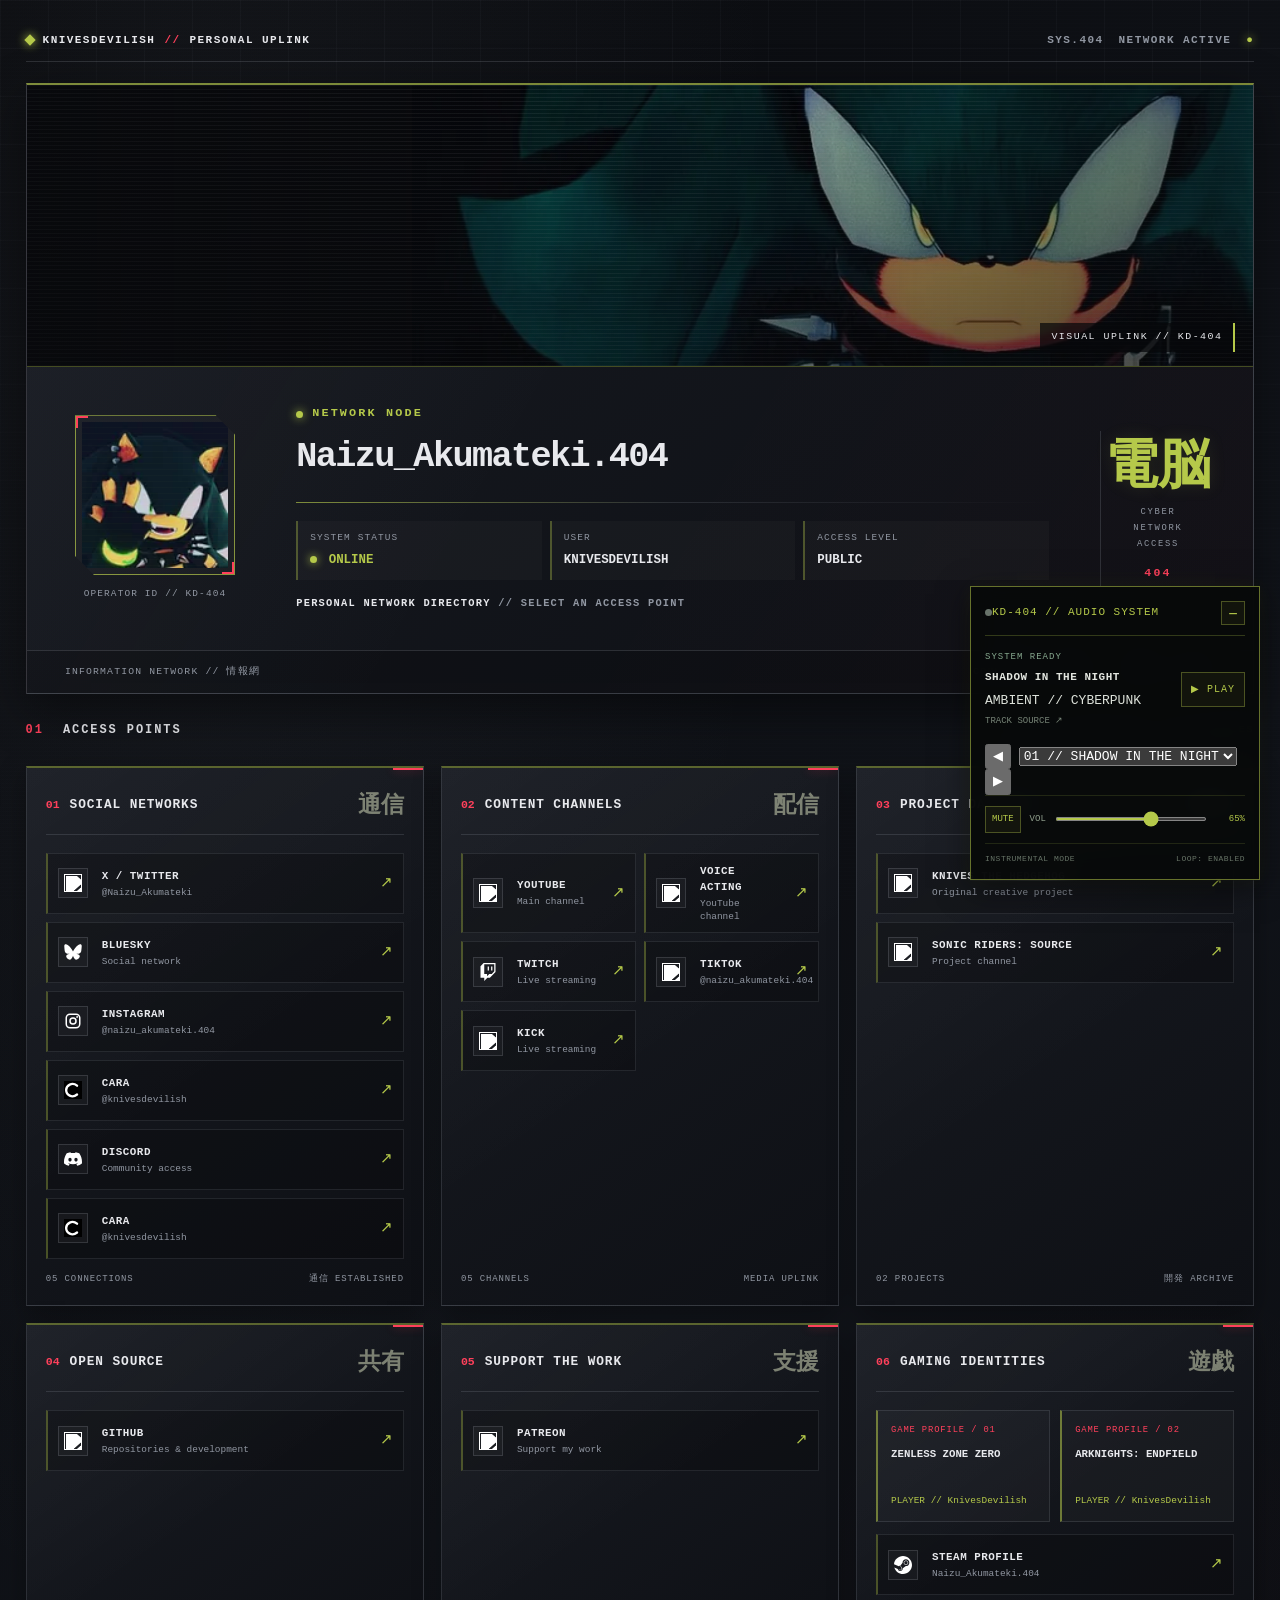
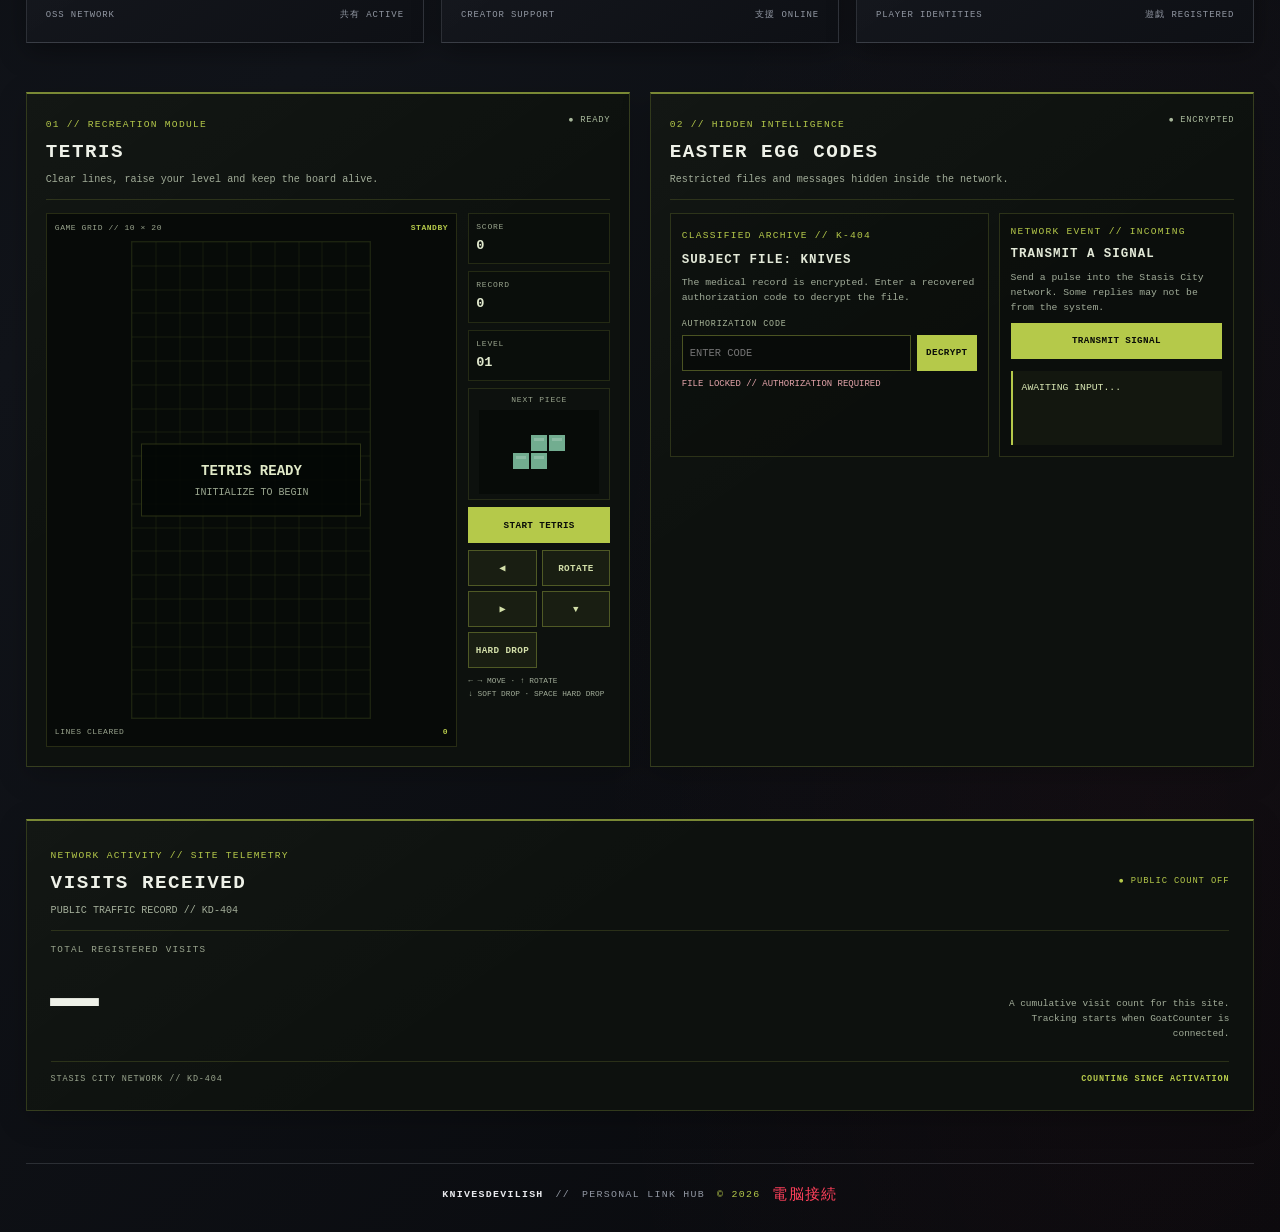
==== commit 6e4740fb: "Make banner scanner white and remove CRT flashes" ====
--- a/index.html
+++ b/index.html
@@ -370,6 +370,31 @@
   .cover-crt::after{animation:none!important;opacity:0!important}
 }
 
+
+/* Final visual pass: pure white scanner beam and a static CRT finish. */
+.cover-glitch-scan::before{
+  background:linear-gradient(90deg,transparent 0%,rgba(255,255,255,.82) 18%,#fff 50%,rgba(255,255,255,.82) 82%,transparent 100%)!important;
+  box-shadow:0 0 5px rgba(255,255,255,.88),0 0 13px rgba(255,255,255,.55),0 0 24px rgba(255,255,255,.22)!important;
+  filter:blur(.3px)!important;
+}
+.cover-glitch-scan::after{
+  background:linear-gradient(
+    to top,
+    rgba(255,255,255,.30) 0%,
+    rgba(255,255,255,.20) 24%,
+    rgba(255,255,255,.11) 58%,
+    rgba(255,255,255,.035) 80%,
+    transparent 100%
+  )!important;
+  filter:blur(8px)!important;
+}
+/* Keep CRT scanlines and vignette static; remove all phosphor flash animation. */
+.cover-crt::after{
+  content:none!important;
+  display:none!important;
+  animation:none!important;
+}
+
 </style>
 </head>
 
